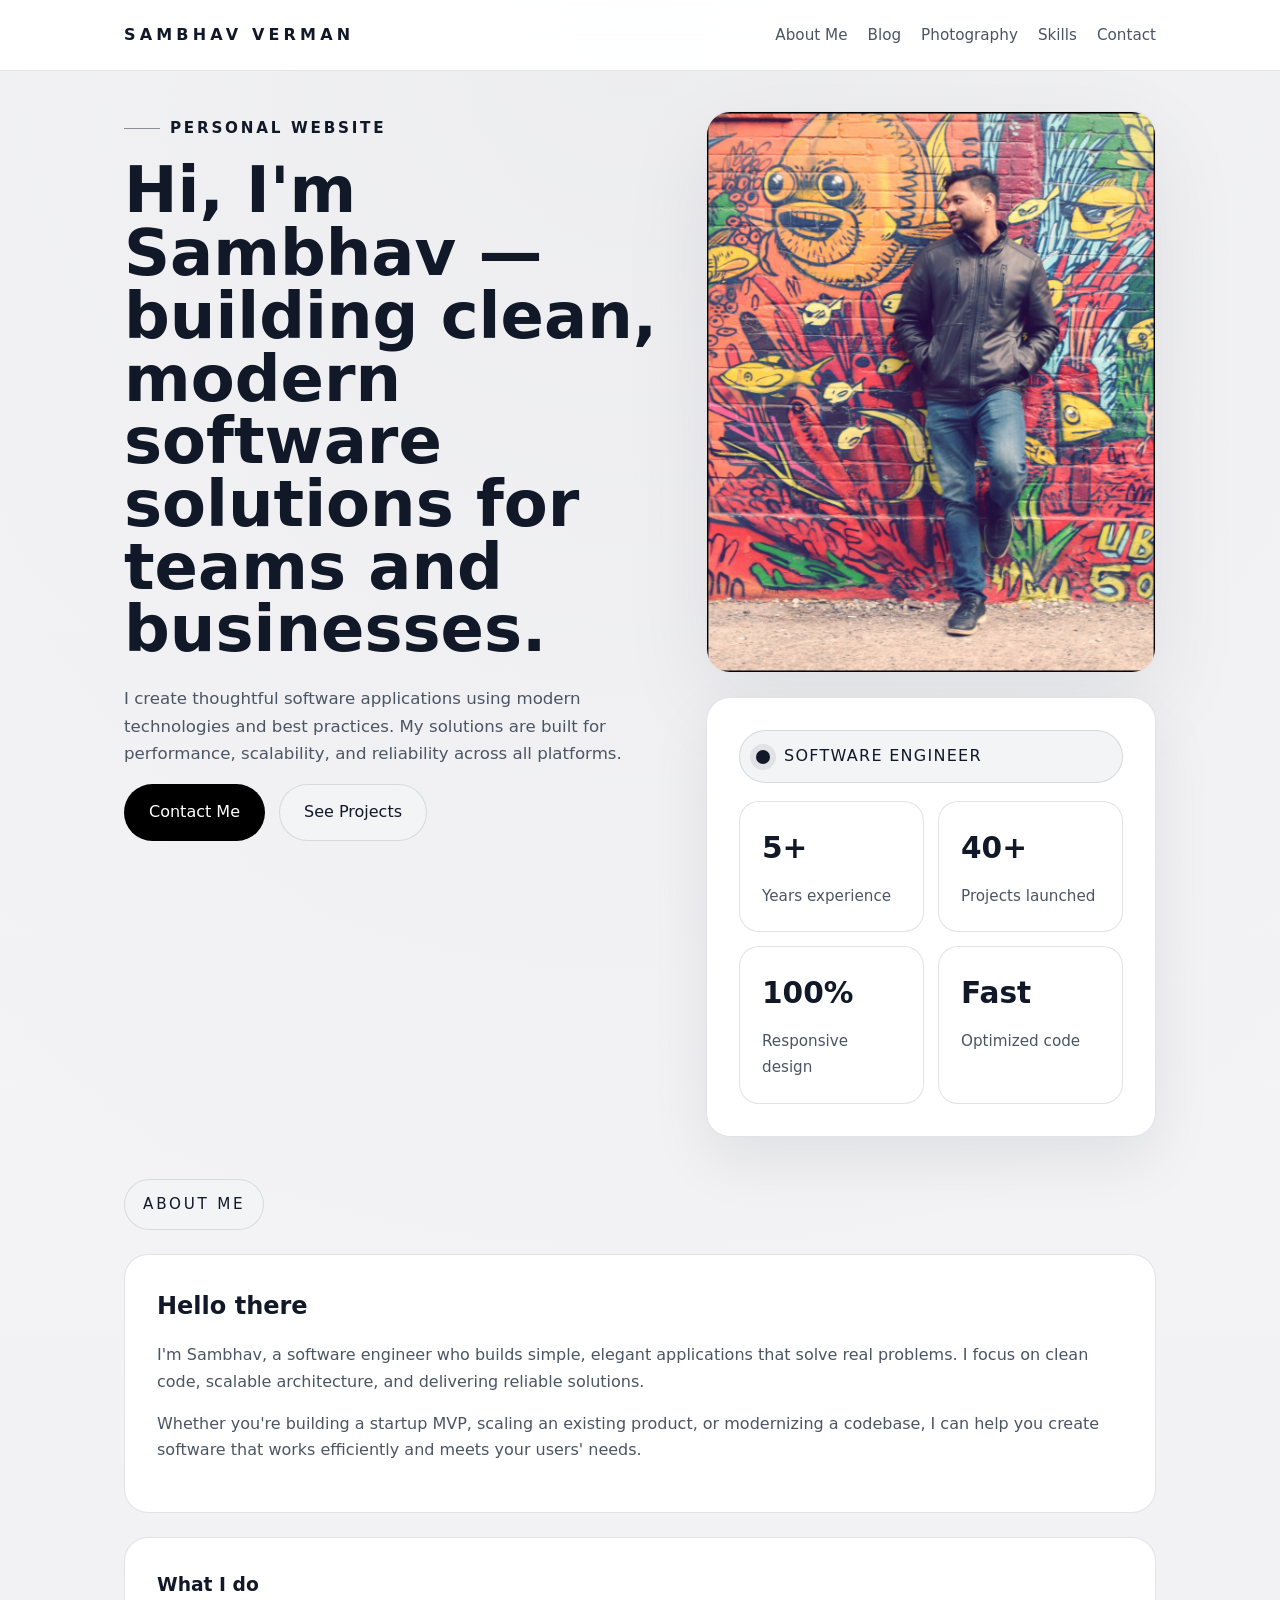
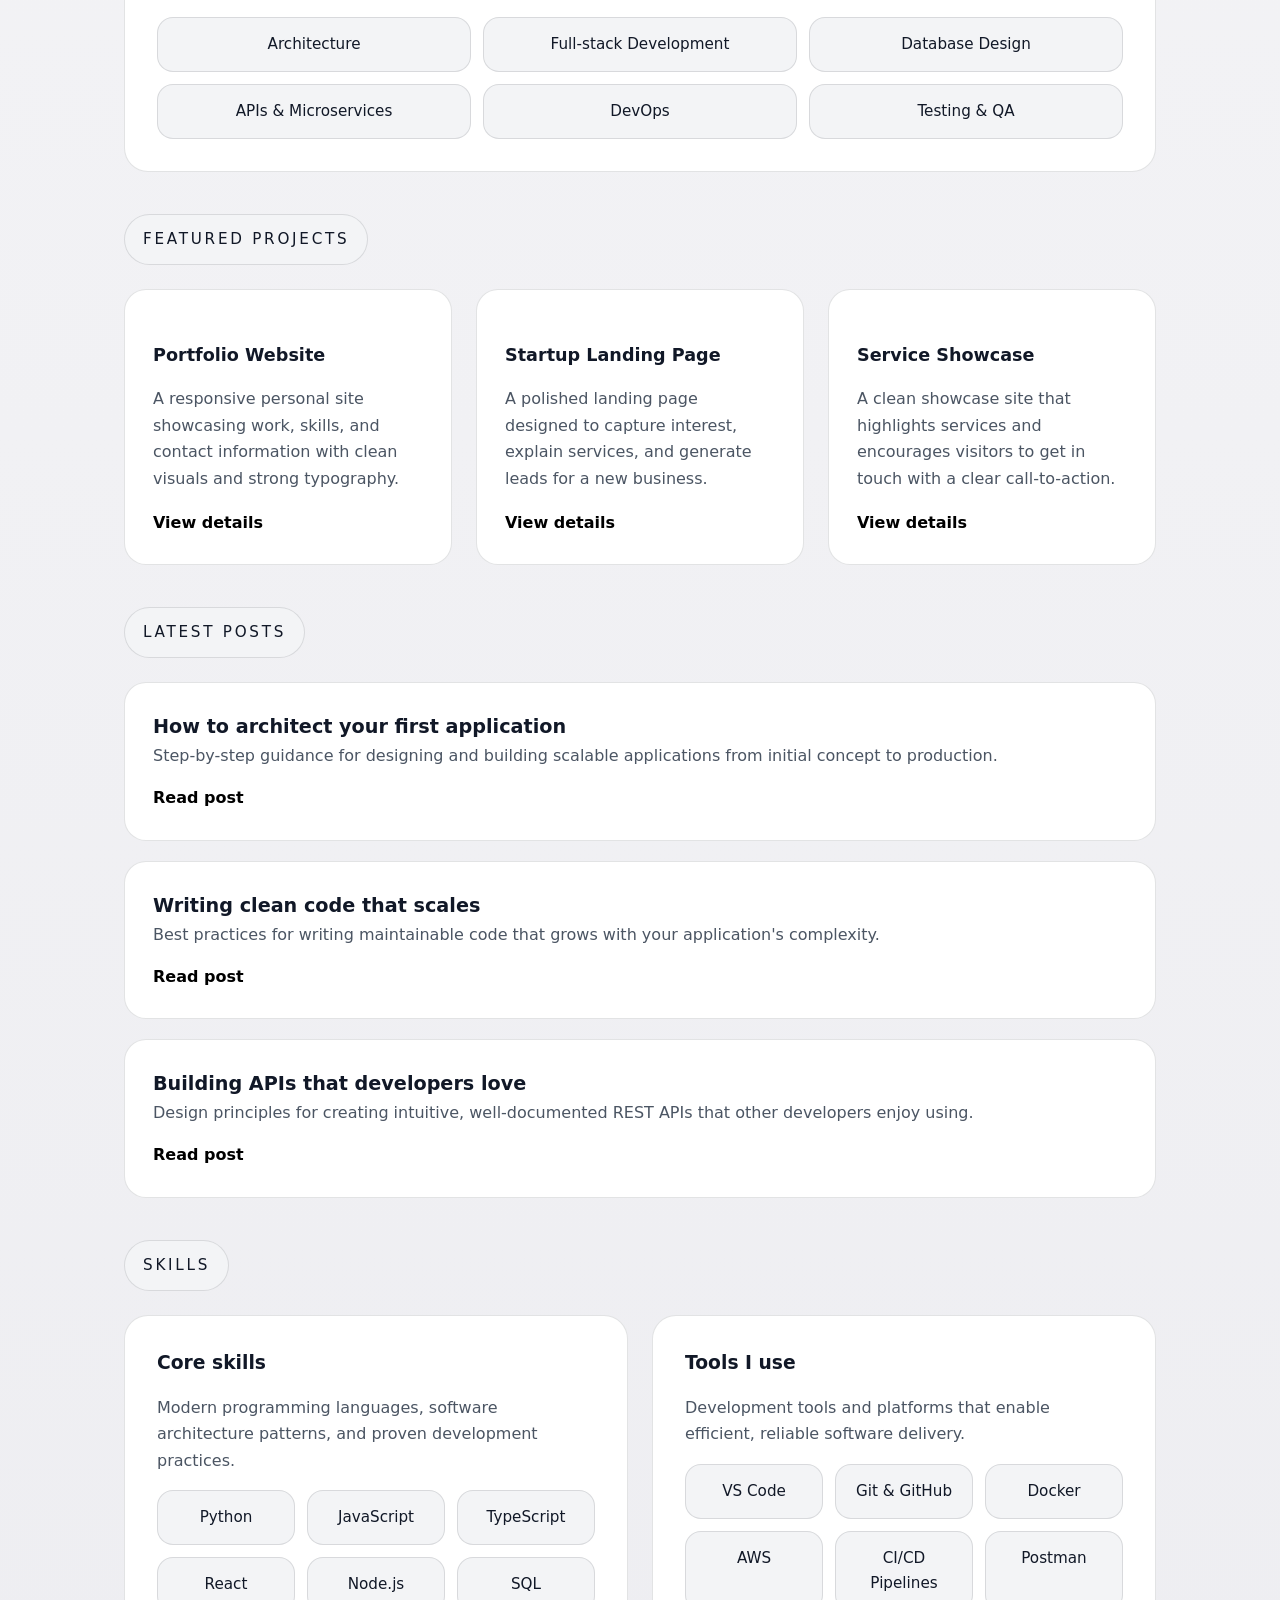
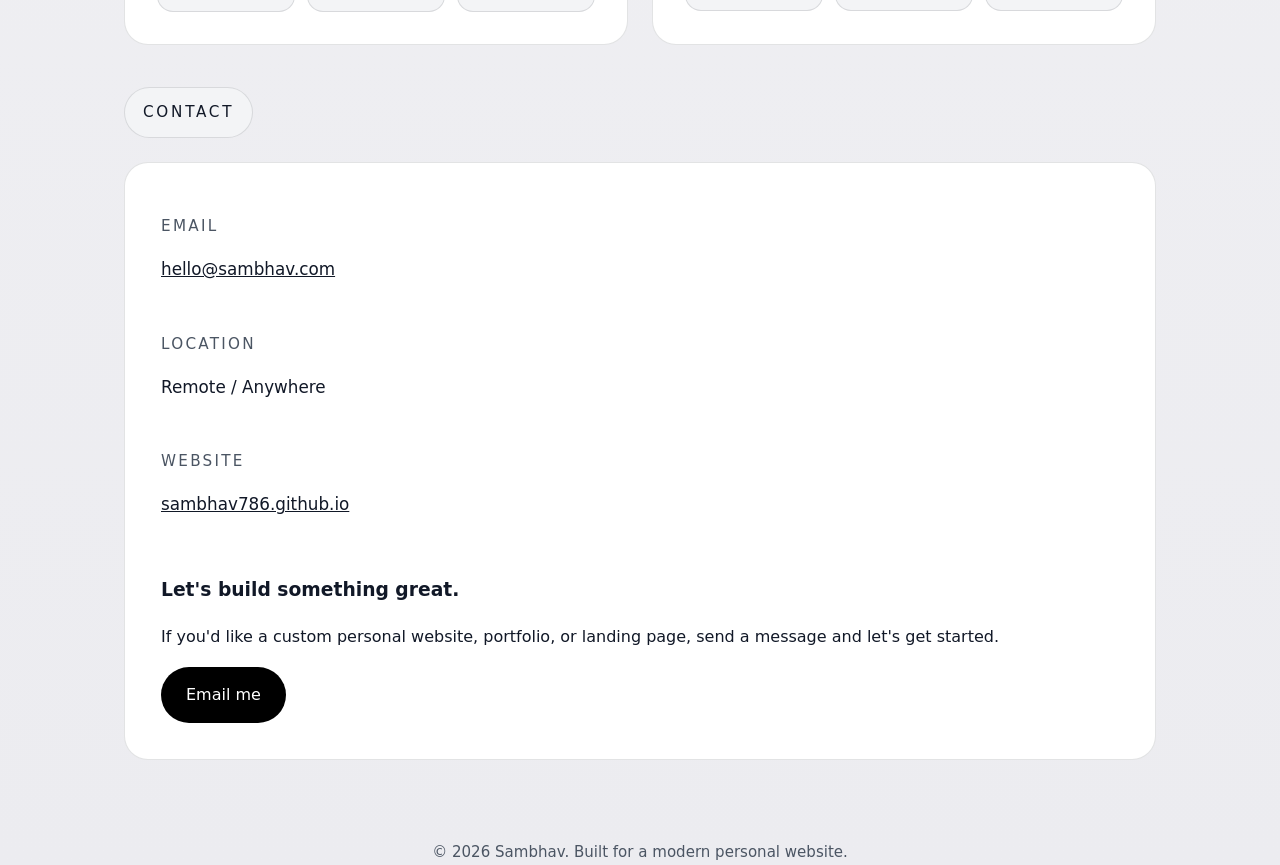
==== index.html @ 91e05813 "sambhav786io:Update main page, Add blog and photography" ====
<!DOCTYPE html>
<html lang="en">
<head>
  <meta charset="UTF-8" />
  <meta name="viewport" content="width=device-width, initial-scale=1.0" />
  <title>Sambhav | Software Engineer</title>
  <style>
    :root {
      --bg: #f5f5f7;
      --surface: #ffffff;
      --surface-soft: #f3f4f6;
      --text: #111827;
      --muted: #4b5563;
      --accent: #111827;
      --accent-strong: #000000;
      --border: rgba(17, 24, 39, 0.12);
      --radius: 24px;
      font-family: Inter, ui-sans-serif, system-ui, -apple-system, BlinkMacSystemFont, "Segoe UI", sans-serif;
    }

    * {
      box-sizing: border-box;
    }

    html {
      scroll-behavior: smooth;
    }

    body {
      margin: 0;
      min-height: 100vh;
      background: radial-gradient(circle at top, rgba(15, 23, 42, 0.04), transparent 32%),
        linear-gradient(180deg, #f6f6f8 0%, #ececf0 100%);
      color: var(--text);
      line-height: 1.65;
    }

    a {
      color: inherit;
    }

    button,
    a.button {
      font: inherit;
    }

    header {
      position: sticky;
      top: 0;
      z-index: 10;
      backdrop-filter: blur(14px);
      background: rgba(255, 255, 255, 0.95);
      border-bottom: 1px solid var(--border);
    }

    .topbar {
      max-width: 1080px;
      margin: 0 auto;
      padding: 22px 24px;
      display: flex;
      align-items: center;
      justify-content: space-between;
      gap: 16px;
    }

    .brand {
      font-size: 1rem;
      font-weight: 700;
      letter-spacing: 0.26em;
      text-transform: uppercase;
      color: var(--accent);
    }

    nav {
      display: flex;
      flex-wrap: wrap;
      gap: 20px;
    }

    nav a {
      color: var(--muted);
      text-decoration: none;
      transition: color 0.2s ease;
      font-size: 0.95rem;
    }

    nav a:hover,
    nav a:focus-visible {
      color: var(--text);
    }

    .page {
      max-width: 1080px;
      margin: 0 auto;
      padding: 40px 24px 80px;
      display: grid;
      gap: 42px;
    }

    .hero {
      display: grid;
      gap: 32px;
      align-items: start;
      grid-template-columns: 1.1fr 0.9fr;
    }

    .hero-copy {
      max-width: 640px;
    }

    .hero-aside {
      display: grid;
      gap: 24px;
    }

    .hero-photo {
      border-radius: var(--radius);
      overflow: hidden;
      background: var(--surface);
      border: 1px solid var(--border);
      box-shadow: 0 30px 90px rgba(17, 24, 39, 0.08);
    }

    .hero-photo img {
      width: 100%;
      height: auto;
      display: block;
    }

    .eyebrow {
      display: inline-flex;
      align-items: center;
      gap: 10px;
      color: var(--accent);
      font-size: 0.95rem;
      font-weight: 700;
      text-transform: uppercase;
      letter-spacing: 0.18em;
    }

    .eyebrow::before {
      content: "";
      width: 36px;
      height: 1px;
      background: currentColor;
      opacity: 0.45;
    }

    .hero-title {
      margin: 18px 0 24px;
      font-size: clamp(2.7rem, 5vw, 4.4rem);
      line-height: 0.98;
    }

    .hero-text {
      max-width: 620px;
      color: var(--muted);
      font-size: 1.04rem;
    }

    .blog-preview {
      display: grid;
      gap: 20px;
    }

    .blog-card {
      background: var(--surface);
      border: 1px solid var(--border);
      border-radius: 22px;
      padding: 28px;
      display: grid;
      gap: 16px;
    }

    .blog-card h4 {
      margin: 0;
      font-size: 1.2rem;
    }

    .blog-card p {
      margin: 0;
      color: var(--muted);
    }

    .blog-card a {
      color: var(--accent-strong);
      font-weight: 700;
      text-decoration: none;
    }

    .hero-actions {
      display: flex;
      flex-wrap: wrap;
      gap: 14px;
    }

    .button {
      display: inline-flex;
      align-items: center;
      justify-content: center;
      padding: 14px 24px;
      border-radius: 999px;
      border: 1px solid transparent;
      font-weight: 700;
      text-decoration: none;
      transition: transform 0.2s ease, background 0.2s ease, border-color 0.2s ease;
    }

    .button-primary {
      background: var(--accent-strong);
      color: #ffffff;
    }

    .button-secondary {
      border-color: var(--border);
      color: var(--text);
      background: var(--surface-soft);
    }

    .button:hover {
      transform: translateY(-1px);
    }

    .hero-panel {
      display: grid;
      gap: 18px;
      padding: 32px;
      border-radius: var(--radius);
      background: var(--surface);
      border: 1px solid var(--border);
      box-shadow: 0 24px 60px rgba(17, 24, 39, 0.08);
      backdrop-filter: blur(14px);
    }

    .profile-badge {
      display: inline-flex;
      align-items: center;
      gap: 14px;
      background: var(--surface-soft);
      padding: 12px 16px;
      border-radius: 999px;
      border: 1px solid var(--border);
    }

    .profile-dot {
      width: 14px;
      height: 14px;
      border-radius: 50%;
      background: var(--accent);
      box-shadow: 0 0 0 6px rgba(88, 184, 255, 0.1);
    }

    .profile-name {
      margin: 0;
      font-size: 1rem;
      letter-spacing: 0.08em;
      text-transform: uppercase;
      color: var(--text);
    }

    .stats {
      display: grid;
      gap: 14px;
      grid-template-columns: repeat(2, minmax(0, 1fr));
    }

    .stat-card {
      padding: 22px;
      border-radius: 20px;
      background: var(--surface);
      border: 1px solid var(--border);
    }

    .stat-card strong {
      display: block;
      font-size: 1.85rem;
      margin-bottom: 10px;
    }

    .stat-card span {
      color: var(--muted);
      font-size: 0.95rem;
    }

    .section {
      padding: 0 0 0;
    }

    .section-title {
      margin: 0 0 24px;
      display: inline-flex;
      align-items: center;
      padding: 12px 18px;
      font-size: 0.95rem;
      letter-spacing: 0.18em;
      text-transform: uppercase;
      color: var(--accent);
      border: 1px solid var(--border);
      border-radius: 999px;
      background: var(--surface-soft);
    }

    .section-grid {
      display: grid;
      gap: 24px;
    }

    .card {
      background: var(--surface);
      border: 1px solid var(--border);
      border-radius: var(--radius);
      padding: 32px;
    }

    .card h2,
    .card h3,
    .card h4 {
      margin: 0 0 16px;
    }

    .card p {
      margin: 0 0 16px;
      color: var(--muted);
    }

    .grid-2 {
      display: grid;
      gap: 24px;
      grid-template-columns: repeat(2, minmax(0, 1fr));
    }

    .badges {
      display: grid;
      gap: 12px;
      grid-template-columns: repeat(3, minmax(0, 1fr));
    }

    .badge {
      padding: 14px 16px;
      border-radius: 16px;
      background: var(--surface-soft);
      border: 1px solid var(--border);
      text-align: center;
      color: var(--text);
      font-size: 0.95rem;
    }

    .profile-dot {
      width: 14px;
      height: 14px;
      border-radius: 50%;
      background: #111827;
      box-shadow: 0 0 0 6px rgba(17, 24, 39, 0.08);
    }

    .portfolio-grid {
      display: grid;
      gap: 24px;
      grid-template-columns: repeat(3, minmax(0, 1fr));
    }

    .project-card {
      background: var(--surface);
      border: 1px solid var(--border);
      border-radius: 22px;
      padding: 28px;
      display: flex;
      flex-direction: column;
      justify-content: space-between;
      min-height: 220px;
    }

    .project-card h4 {
      margin-bottom: 14px;
      font-size: 1.1rem;
    }

    .project-card p {
      margin-bottom: 18px;
      color: var(--muted);
      flex-grow: 1;
    }

    .project-card a {
      color: var(--accent-strong);
      font-weight: 700;
      text-decoration: none;
    }

    .contact-card {
      display: grid;
      gap: 20px;
      padding: 36px;
      background: var(--surface);
      border: 1px solid var(--border);
      border-radius: var(--radius);
    }

    .contact-grid {
      display: grid;
      gap: 24px;
      grid-template-columns: 1.2fr 0.8fr;
    }

    .contact-info {
      display: grid;
      gap: 16px;
    }

    .contact-label {
      color: var(--muted);
      font-size: 0.95rem;
      text-transform: uppercase;
      letter-spacing: 0.15em;
    }

    .contact-value {
      color: var(--text);
      font-size: 1.05rem;
      word-break: break-word;
    }

    footer {
      text-align: center;
      color: var(--muted);
      font-size: 0.94rem;
    }

    @media (max-width: 920px) {
      .hero,
      .contact-grid,
      .grid-2,
      .portfolio-grid {
        grid-template-columns: 1fr;
      }

      .topbar {
        flex-direction: column;
        align-items: flex-start;
      }
    }

    @media (max-width: 640px) {
      .page {
        padding: 28px 18px 64px;
      }

      .hero {
        padding-top: 12px;
      }

      .hero-title {
        font-size: clamp(2.2rem, 9vw, 3rem);
      }

      .badges {
        grid-template-columns: repeat(2, minmax(0, 1fr));
      }
    }
  </style>
</head>
<body>
  <header>
    <div class="topbar">
      <div class="brand">SAMBHAV VERMAN</div>
      <nav>
        <a href="#about">About Me</a>
        <a href="blog.html">Blog</a>
        <a href="photography.html">Photography</a>
        <a href="#skills">Skills</a>
        <a href="#contact">Contact</a>
      </nav>
    </div>
  </header>

  <main class="page">
    <section class="hero">
      <div class="hero-copy">
        <span class="eyebrow">Personal Website</span>
        <h1 class="hero-title">Hi, I'm Sambhav — building clean, modern software solutions for teams and businesses.</h1>
        <p class="hero-text">I create thoughtful software applications using modern technologies and best practices. My solutions are built for performance, scalability, and reliability across all platforms.</p>
        <div class="hero-actions">
          <a class="button button-primary" href="#contact">Contact Me</a>
          <a class="button button-secondary" href="#work">See Projects</a>
        </div>
      </div>

      <aside class="hero-aside">
        <div class="hero-photo">
          <img src="images/IMG_0054.JPG" alt="Sambhav profile portrait">
        </div>
        <div class="hero-panel">
          <div class="profile-badge">
            <span class="profile-dot"></span>
            <p class="profile-name">Software Engineer</p>
          </div>
          <div class="stats">
            <div class="stat-card">
              <strong>5+</strong>
              <span>Years experience</span>
            </div>
            <div class="stat-card">
              <strong>40+</strong>
              <span>Projects launched</span>
            </div>
            <div class="stat-card">
              <strong>100%</strong>
              <span>Responsive design</span>
            </div>
            <div class="stat-card">
              <strong>Fast</strong>
              <span>Optimized code</span>
            </div>
          </div>
        </div>
      </aside>
    </section>

    <section id="about" class="section">
      <p class="section-title">About Me</p>
      <div class="section-grid">
        <div class="card">
          <h2>Hello there</h2>
          <p>I'm Sambhav, a software engineer who builds simple, elegant applications that solve real problems. I focus on clean code, scalable architecture, and delivering reliable solutions.</p>
          <p>Whether you're building a startup MVP, scaling an existing product, or modernizing a codebase, I can help you create software that works efficiently and meets your users' needs.</p>
        </div>
        <div class="card">
          <h3>What I do</h3>
          <div class="badges">
            <span class="badge">Architecture</span>
            <span class="badge">Full-stack Development</span>
            <span class="badge">Database Design</span>
            <span class="badge">APIs &amp; Microservices</span>
            <span class="badge">DevOps</span>
            <span class="badge">Testing &amp; QA</span>
          </div>
        </div>
      </div>
    </section>

    <section id="work" class="section">
      <p class="section-title">Featured projects</p>
      <div class="portfolio-grid">
        <article class="project-card">
          <div>
            <h4>Portfolio Website</h4>
            <p>A responsive personal site showcasing work, skills, and contact information with clean visuals and strong typography.</p>
          </div>
          <a href="#contact">View details</a>
        </article>
        <article class="project-card">
          <div>
            <h4>Startup Landing Page</h4>
            <p>A polished landing page designed to capture interest, explain services, and generate leads for a new business.</p>
          </div>
          <a href="#contact">View details</a>
        </article>
        <article class="project-card">
          <div>
            <h4>Service Showcase</h4>
            <p>A clean showcase site that highlights services and encourages visitors to get in touch with a clear call-to-action.</p>
          </div>
          <a href="#contact">View details</a>
        </article>
      </div>
    </section>

    <section id="blog" class="section">
      <p class="section-title">Latest posts</p>
      <div class="blog-preview">
        <article class="blog-card">
          <div>
            <h4>How to architect your first application</h4>
            <p>Step-by-step guidance for designing and building scalable applications from initial concept to production.</p>
          </div>
          <a href="blog.html">Read post</a>
        </article>
        <article class="blog-card">
          <div>
            <h4>Writing clean code that scales</h4>
            <p>Best practices for writing maintainable code that grows with your application's complexity.</p>
          </div>
          <a href="blog.html">Read post</a>
        </article>
        <article class="blog-card">
          <div>
            <h4>Building APIs that developers love</h4>
            <p>Design principles for creating intuitive, well-documented REST APIs that other developers enjoy using.</p>
          </div>
          <a href="blog.html">Read post</a>
        </article>
      </div>
    </section>

    <section id="skills" class="section">
      <p class="section-title">Skills</p>
      <div class="grid-2">
        <div class="card">
          <h3>Core skills</h3>
          <p>Modern programming languages, software architecture patterns, and proven development practices.</p>
          <div class="badges">
            <span class="badge">Python</span>
            <span class="badge">JavaScript</span>
            <span class="badge">TypeScript</span>
            <span class="badge">React</span>
            <span class="badge">Node.js</span>
            <span class="badge">SQL</span>
          </div>
        </div>
        <div class="card">
          <h3>Tools I use</h3>
          <p>Development tools and platforms that enable efficient, reliable software delivery.</p>
          <div class="badges">
            <span class="badge">VS Code</span>
            <span class="badge">Git &amp; GitHub</span>
            <span class="badge">Docker</span>
            <span class="badge">AWS</span>
            <span class="badge">CI/CD Pipelines</span>
            <span class="badge">Postman</span>
          </div>
        </div>
      </div>
    </section>

    <section id="contact" class="section">
      <p class="section-title">Contact</p>
      <div class="contact-card">
        <div class="contact-info">
          <div>
            <p class="contact-label">Email</p>
            <p class="contact-value"><a href="mailto:hello@sambhav.com">hello@sambhav.com</a></p>
          </div>
          <div>
            <p class="contact-label">Location</p>
            <p class="contact-value">Remote / Anywhere</p>
          </div>
          <div>
            <p class="contact-label">Website</p>
            <p class="contact-value"><a href="https://sambhav786.github.io">sambhav786.github.io</a></p>
          </div>
        </div>
        <div>
          <h3>Let's build something great.</h3>
          <p>If you'd like a custom personal website, portfolio, or landing page, send a message and let's get started.</p>
          <a class="button button-primary" href="mailto:hello@sambhav.com">Email me</a>
        </div>
      </div>
    </section>
  </main>

  <footer>
    © 2026 Sambhav. Built for a modern personal website.
  </footer>
</body>
</html>
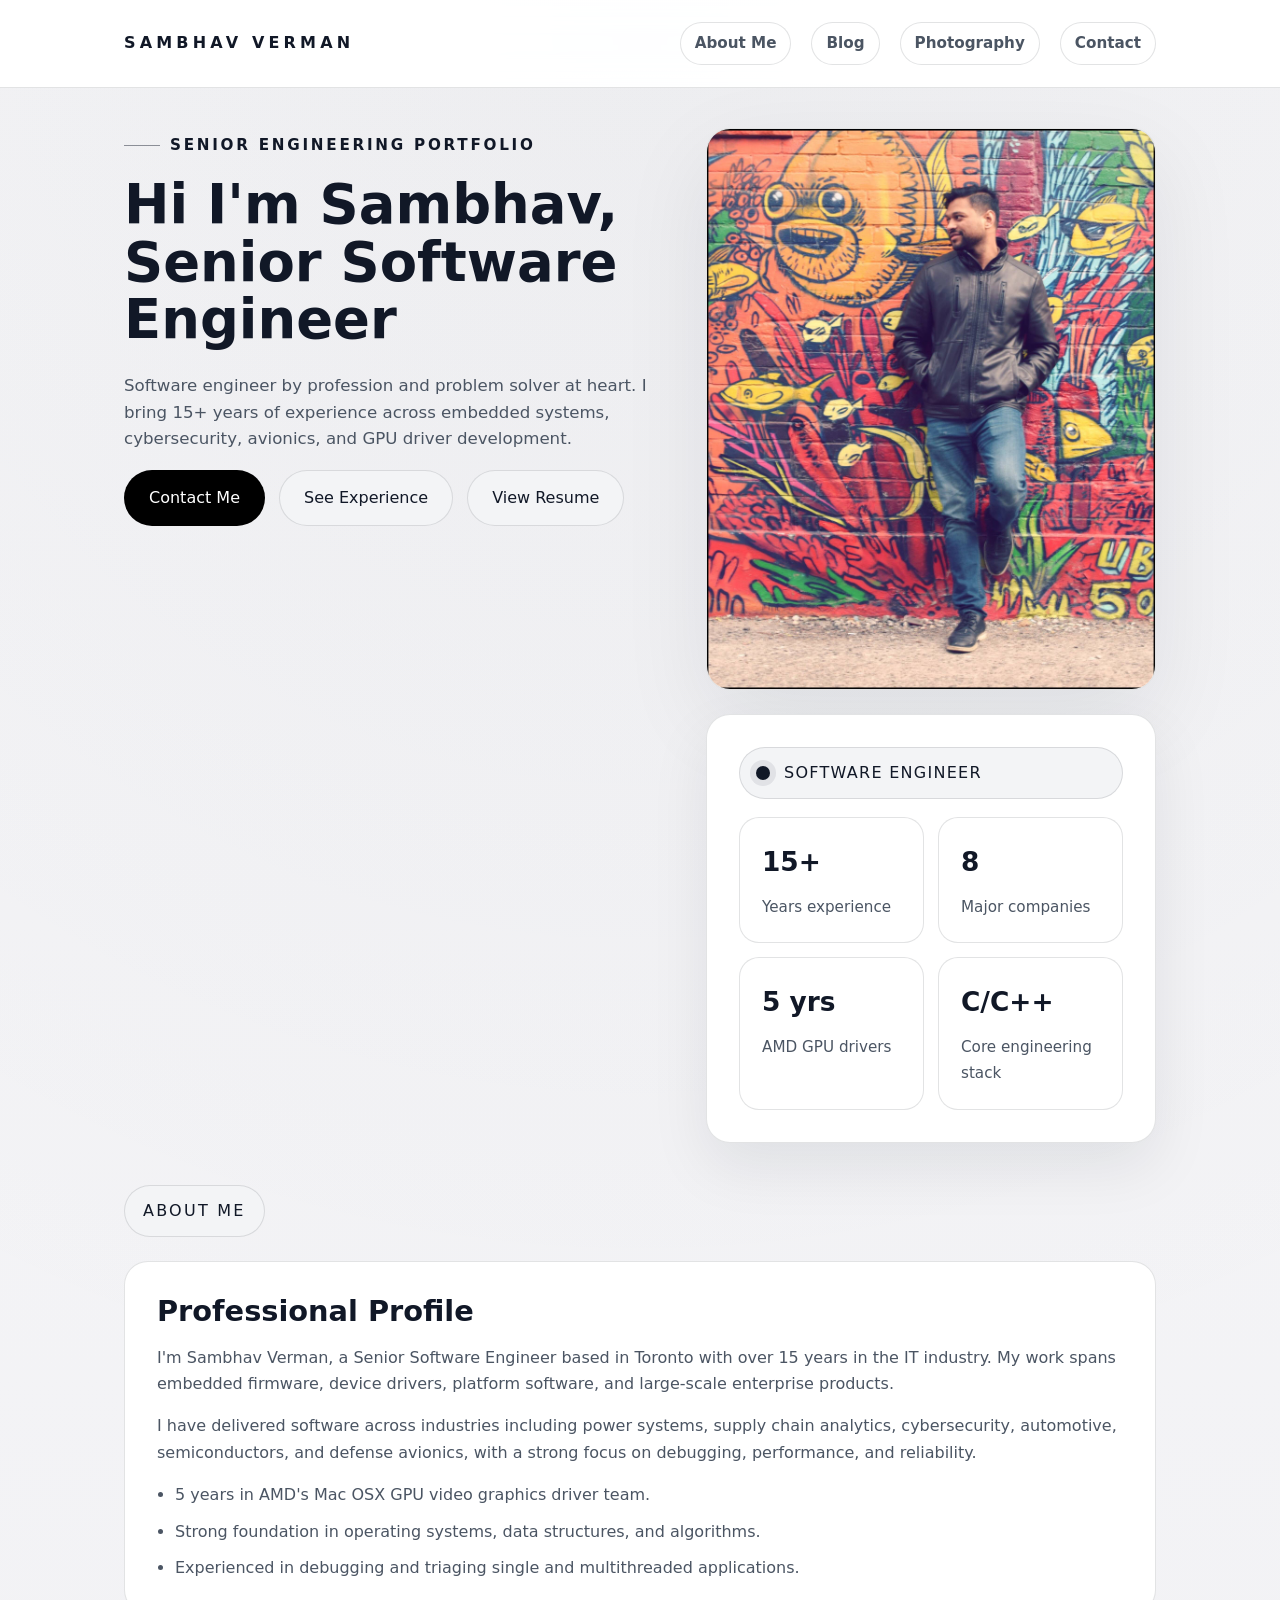
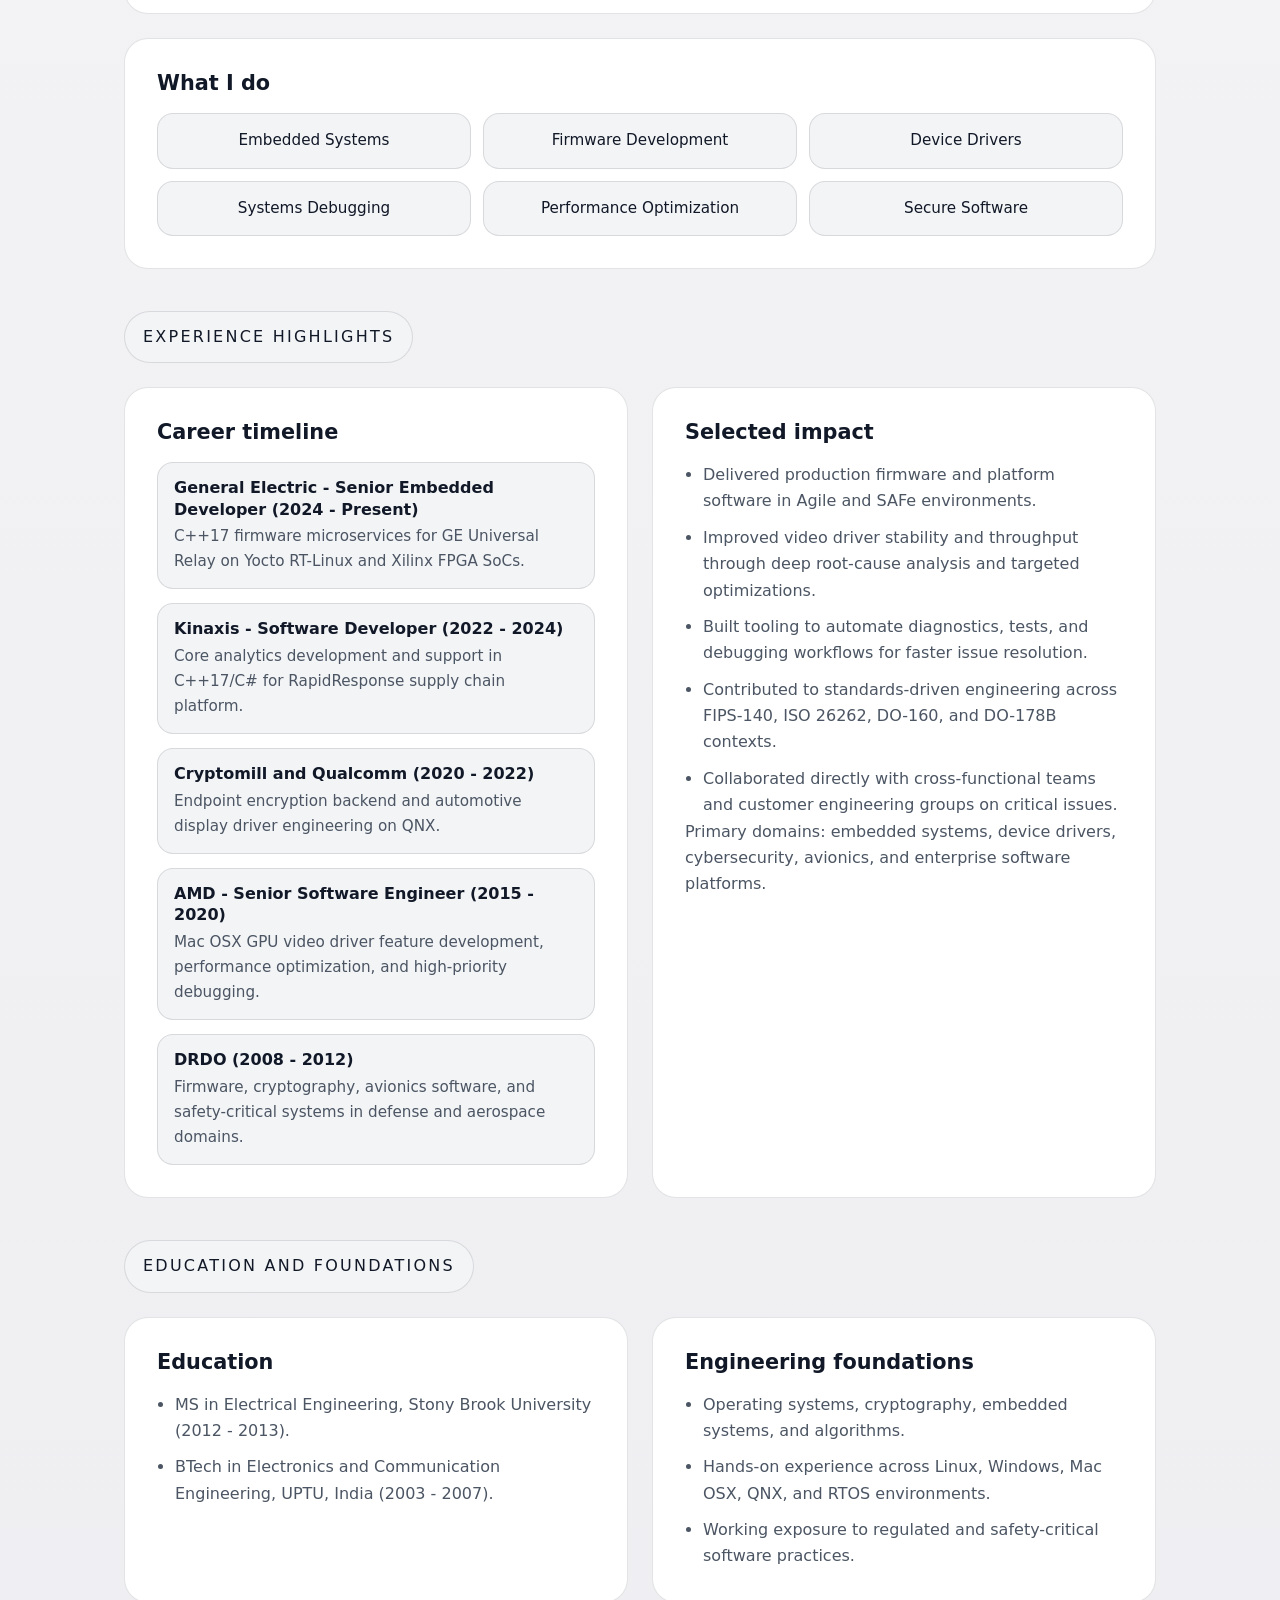
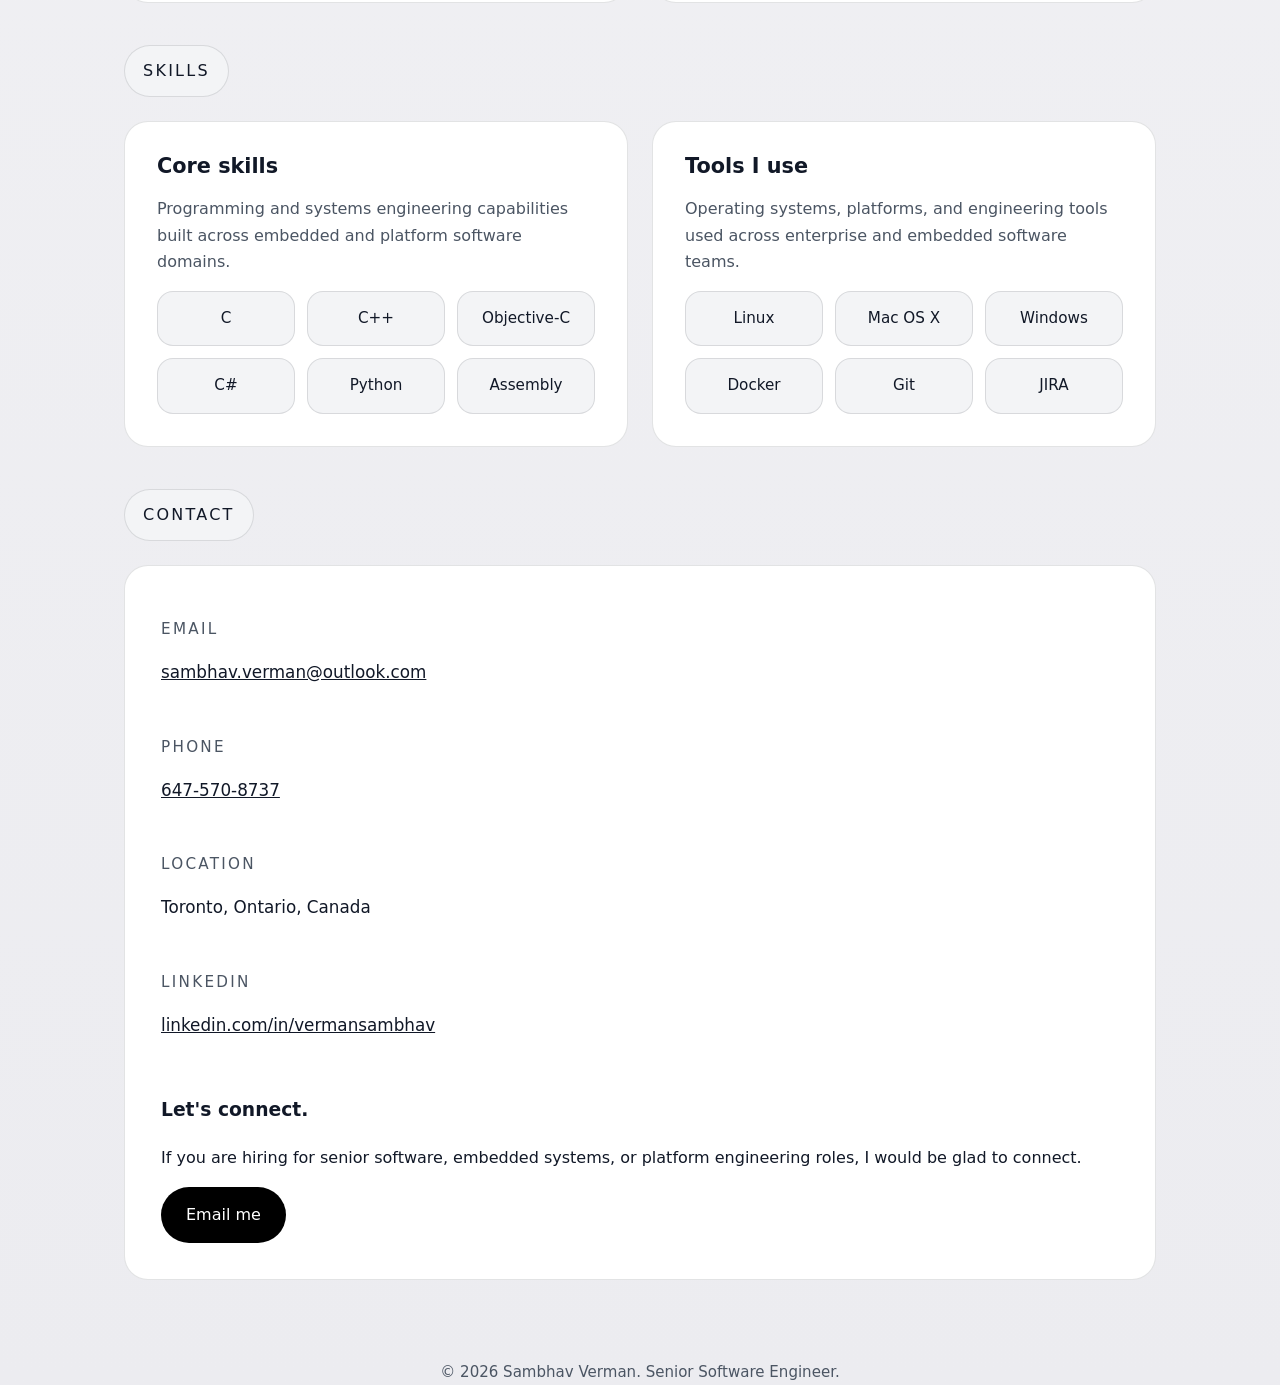
==== commit 9a1d16a0: "sambhav786io: add resume" ====
--- a/index.html
+++ b/index.html
@@ -80,13 +80,20 @@
     nav a {
       color: var(--muted);
       text-decoration: none;
-      transition: color 0.2s ease;
+      transition: color 0.2s ease, background 0.2s ease, border-color 0.2s ease;
       font-size: 0.95rem;
+      font-weight: 700;
+      padding: 8px 14px;
+      border: 1px solid var(--border);
+      border-radius: 999px;
+      background: rgba(255, 255, 255, 0.85);
     }
 
     nav a:hover,
     nav a:focus-visible {
       color: var(--text);
+      background: var(--surface-soft);
+      border-color: rgba(17, 24, 39, 0.22);
     }
 
     .page {
@@ -148,44 +155,15 @@
 
     .hero-title {
       margin: 18px 0 24px;
-      font-size: clamp(2.7rem, 5vw, 4.4rem);
-      line-height: 0.98;
+      font-size: clamp(2.2rem, 4.4vw, 3.4rem);
+      line-height: 1.06;
     }
 
     .hero-text {
       max-width: 620px;
       color: var(--muted);
-      font-size: 1.04rem;
-    }
-
-    .blog-preview {
-      display: grid;
-      gap: 20px;
-    }
-
-    .blog-card {
-      background: var(--surface);
-      border: 1px solid var(--border);
-      border-radius: 22px;
-      padding: 28px;
-      display: grid;
-      gap: 16px;
-    }
-
-    .blog-card h4 {
-      margin: 0;
-      font-size: 1.2rem;
-    }
-
-    .blog-card p {
-      margin: 0;
-      color: var(--muted);
-    }
-
-    .blog-card a {
-      color: var(--accent-strong);
-      font-weight: 700;
-      text-decoration: none;
+      font-size: clamp(1.02rem, 1.3vw, 1.18rem);
+      line-height: 1.6;
     }
 
     .hero-actions {
@@ -273,7 +251,7 @@
 
     .stat-card strong {
       display: block;
-      font-size: 1.85rem;
+      font-size: 1.65rem;
       margin-bottom: 10px;
     }
 
@@ -291,8 +269,8 @@
       display: inline-flex;
       align-items: center;
       padding: 12px 18px;
-      font-size: 0.95rem;
-      letter-spacing: 0.18em;
+      font-size: 1rem;
+      letter-spacing: 0.14em;
       text-transform: uppercase;
       color: var(--accent);
       border: 1px solid var(--border);
@@ -318,8 +296,55 @@
       margin: 0 0 16px;
     }
 
+    .card h2 {
+      font-size: 1.8rem;
+      line-height: 1.2;
+    }
+
+    .card h3 {
+      font-size: 1.3rem;
+      line-height: 1.25;
+    }
+
+    .card h4 {
+      font-size: 1.12rem;
+      line-height: 1.3;
+    }
+
     .card p {
       margin: 0 0 16px;
+      color: var(--muted);
+    }
+
+    .list-clean {
+      margin: 0;
+      padding-left: 18px;
+      color: var(--muted);
+      display: grid;
+      gap: 10px;
+    }
+
+    .timeline {
+      display: grid;
+      gap: 14px;
+    }
+
+    .timeline-item {
+      padding: 14px 16px;
+      border-radius: 16px;
+      border: 1px solid var(--border);
+      background: var(--surface-soft);
+    }
+
+    .timeline-item h4 {
+      margin: 0 0 4px;
+      font-size: 1rem;
+      line-height: 1.35;
+    }
+
+    .timeline-item p {
+      margin: 0;
+      font-size: 0.95rem;
       color: var(--muted);
     }
 
@@ -450,7 +475,7 @@
       }
 
       .hero-title {
-        font-size: clamp(2.2rem, 9vw, 3rem);
+        font-size: clamp(1.9rem, 8vw, 2.5rem);
       }
 
       .badges {
@@ -467,7 +492,6 @@
         <a href="#about">About Me</a>
         <a href="blog.html">Blog</a>
         <a href="photography.html">Photography</a>
-        <a href="#skills">Skills</a>
         <a href="#contact">Contact</a>
       </nav>
     </div>
@@ -476,12 +500,13 @@
   <main class="page">
     <section class="hero">
       <div class="hero-copy">
-        <span class="eyebrow">Personal Website</span>
-        <h1 class="hero-title">Hi, I'm Sambhav — building clean, modern software solutions for teams and businesses.</h1>
-        <p class="hero-text">I create thoughtful software applications using modern technologies and best practices. My solutions are built for performance, scalability, and reliability across all platforms.</p>
+        <span class="eyebrow">Senior Engineering Portfolio</span>
+        <h1 class="hero-title">Hi I'm Sambhav,<br>Senior Software Engineer</h1>
+        <p class="hero-text">Software engineer by profession and problem solver at heart. I bring 15+ years of experience across embedded systems, cybersecurity, avionics, and GPU driver development.</p>
         <div class="hero-actions">
           <a class="button button-primary" href="#contact">Contact Me</a>
-          <a class="button button-secondary" href="#work">See Projects</a>
+          <a class="button button-secondary" href="#work">See Experience</a>
+          <a class="button button-secondary" href="assets/ResumeSambhavVerman.pdf" target="_blank" rel="noopener">View Resume</a>
         </div>
       </div>
 
@@ -496,20 +521,20 @@
           </div>
           <div class="stats">
             <div class="stat-card">
-              <strong>5+</strong>
+              <strong>15+</strong>
               <span>Years experience</span>
             </div>
             <div class="stat-card">
-              <strong>40+</strong>
-              <span>Projects launched</span>
+              <strong>8</strong>
+              <span>Major companies</span>
             </div>
             <div class="stat-card">
-              <strong>100%</strong>
-              <span>Responsive design</span>
+              <strong>5 yrs</strong>
+              <span>AMD GPU drivers</span>
             </div>
             <div class="stat-card">
-              <strong>Fast</strong>
-              <span>Optimized code</span>
+              <strong>C/C++</strong>
+              <span>Core engineering stack</span>
             </div>
           </div>
         </div>
@@ -520,75 +545,89 @@
       <p class="section-title">About Me</p>
       <div class="section-grid">
         <div class="card">
-          <h2>Hello there</h2>
-          <p>I'm Sambhav, a software engineer who builds simple, elegant applications that solve real problems. I focus on clean code, scalable architecture, and delivering reliable solutions.</p>
-          <p>Whether you're building a startup MVP, scaling an existing product, or modernizing a codebase, I can help you create software that works efficiently and meets your users' needs.</p>
+          <h2>Professional Profile</h2>
+          <p>I'm Sambhav Verman, a Senior Software Engineer based in Toronto with over 15 years in the IT industry. My work spans embedded firmware, device drivers, platform software, and large-scale enterprise products.</p>
+          <p>I have delivered software across industries including power systems, supply chain analytics, cybersecurity, automotive, semiconductors, and defense avionics, with a strong focus on debugging, performance, and reliability.</p>
+          <ul class="list-clean">
+            <li>5 years in AMD's Mac OSX GPU video graphics driver team.</li>
+            <li>Strong foundation in operating systems, data structures, and algorithms.</li>
+            <li>Experienced in debugging and triaging single and multithreaded applications.</li>
+          </ul>
         </div>
         <div class="card">
           <h3>What I do</h3>
           <div class="badges">
-            <span class="badge">Architecture</span>
-            <span class="badge">Full-stack Development</span>
-            <span class="badge">Database Design</span>
-            <span class="badge">APIs &amp; Microservices</span>
-            <span class="badge">DevOps</span>
-            <span class="badge">Testing &amp; QA</span>
+            <span class="badge">Embedded Systems</span>
+            <span class="badge">Firmware Development</span>
+            <span class="badge">Device Drivers</span>
+            <span class="badge">Systems Debugging</span>
+            <span class="badge">Performance Optimization</span>
+            <span class="badge">Secure Software</span>
           </div>
         </div>
       </div>
     </section>
 
     <section id="work" class="section">
-      <p class="section-title">Featured projects</p>
-      <div class="portfolio-grid">
-        <article class="project-card">
-          <div>
-            <h4>Portfolio Website</h4>
-            <p>A responsive personal site showcasing work, skills, and contact information with clean visuals and strong typography.</p>
-          </div>
-          <a href="#contact">View details</a>
-        </article>
-        <article class="project-card">
-          <div>
-            <h4>Startup Landing Page</h4>
-            <p>A polished landing page designed to capture interest, explain services, and generate leads for a new business.</p>
-          </div>
-          <a href="#contact">View details</a>
-        </article>
-        <article class="project-card">
-          <div>
-            <h4>Service Showcase</h4>
-            <p>A clean showcase site that highlights services and encourages visitors to get in touch with a clear call-to-action.</p>
-          </div>
-          <a href="#contact">View details</a>
-        </article>
+      <p class="section-title">Experience Highlights</p>
+      <div class="grid-2">
+        <div class="card">
+          <h3>Career timeline</h3>
+          <div class="timeline">
+            <div class="timeline-item">
+              <h4>General Electric - Senior Embedded Developer (2024 - Present)</h4>
+              <p>C++17 firmware microservices for GE Universal Relay on Yocto RT-Linux and Xilinx FPGA SoCs.</p>
+            </div>
+            <div class="timeline-item">
+              <h4>Kinaxis - Software Developer (2022 - 2024)</h4>
+              <p>Core analytics development and support in C++17/C# for RapidResponse supply chain platform.</p>
+            </div>
+            <div class="timeline-item">
+              <h4>Cryptomill and Qualcomm (2020 - 2022)</h4>
+              <p>Endpoint encryption backend and automotive display driver engineering on QNX.</p>
+            </div>
+            <div class="timeline-item">
+              <h4>AMD - Senior Software Engineer (2015 - 2020)</h4>
+              <p>Mac OSX GPU video driver feature development, performance optimization, and high-priority debugging.</p>
+            </div>
+            <div class="timeline-item">
+              <h4>DRDO (2008 - 2012)</h4>
+              <p>Firmware, cryptography, avionics software, and safety-critical systems in defense and aerospace domains.</p>
+            </div>
+          </div>
+        </div>
+        <div class="card">
+          <h3>Selected impact</h3>
+          <ul class="list-clean">
+            <li>Delivered production firmware and platform software in Agile and SAFe environments.</li>
+            <li>Improved video driver stability and throughput through deep root-cause analysis and targeted optimizations.</li>
+            <li>Built tooling to automate diagnostics, tests, and debugging workflows for faster issue resolution.</li>
+            <li>Contributed to standards-driven engineering across FIPS-140, ISO 26262, DO-160, and DO-178B contexts.</li>
+            <li>Collaborated directly with cross-functional teams and customer engineering groups on critical issues.</li>
+          </ul>
+          <p>Primary domains: embedded systems, device drivers, cybersecurity, avionics, and enterprise software platforms.</p>
+        </div>
       </div>
     </section>
 
-    <section id="blog" class="section">
-      <p class="section-title">Latest posts</p>
-      <div class="blog-preview">
-        <article class="blog-card">
-          <div>
-            <h4>How to architect your first application</h4>
-            <p>Step-by-step guidance for designing and building scalable applications from initial concept to production.</p>
-          </div>
-          <a href="blog.html">Read post</a>
-        </article>
-        <article class="blog-card">
-          <div>
-            <h4>Writing clean code that scales</h4>
-            <p>Best practices for writing maintainable code that grows with your application's complexity.</p>
-          </div>
-          <a href="blog.html">Read post</a>
-        </article>
-        <article class="blog-card">
-          <div>
-            <h4>Building APIs that developers love</h4>
-            <p>Design principles for creating intuitive, well-documented REST APIs that other developers enjoy using.</p>
-          </div>
-          <a href="blog.html">Read post</a>
-        </article>
+    <section id="education" class="section">
+      <p class="section-title">Education and Foundations</p>
+      <div class="grid-2">
+        <div class="card">
+          <h3>Education</h3>
+          <ul class="list-clean">
+            <li>MS in Electrical Engineering, Stony Brook University (2012 - 2013).</li>
+            <li>BTech in Electronics and Communication Engineering, UPTU, India (2003 - 2007).</li>
+          </ul>
+        </div>
+        <div class="card">
+          <h3>Engineering foundations</h3>
+          <ul class="list-clean">
+            <li>Operating systems, cryptography, embedded systems, and algorithms.</li>
+            <li>Hands-on experience across Linux, Windows, Mac OSX, QNX, and RTOS environments.</li>
+            <li>Working exposure to regulated and safety-critical software practices.</li>
+          </ul>
+        </div>
       </div>
     </section>
 
@@ -597,26 +636,26 @@
       <div class="grid-2">
         <div class="card">
           <h3>Core skills</h3>
-          <p>Modern programming languages, software architecture patterns, and proven development practices.</p>
+          <p>Programming and systems engineering capabilities built across embedded and platform software domains.</p>
           <div class="badges">
+            <span class="badge">C</span>
+            <span class="badge">C++</span>
+            <span class="badge">Objective-C</span>
+            <span class="badge">C#</span>
             <span class="badge">Python</span>
-            <span class="badge">JavaScript</span>
-            <span class="badge">TypeScript</span>
-            <span class="badge">React</span>
-            <span class="badge">Node.js</span>
-            <span class="badge">SQL</span>
+            <span class="badge">Assembly</span>
           </div>
         </div>
         <div class="card">
           <h3>Tools I use</h3>
-          <p>Development tools and platforms that enable efficient, reliable software delivery.</p>
+          <p>Operating systems, platforms, and engineering tools used across enterprise and embedded software teams.</p>
           <div class="badges">
-            <span class="badge">VS Code</span>
-            <span class="badge">Git &amp; GitHub</span>
+            <span class="badge">Linux</span>
+            <span class="badge">Mac OS X</span>
+            <span class="badge">Windows</span>
             <span class="badge">Docker</span>
-            <span class="badge">AWS</span>
-            <span class="badge">CI/CD Pipelines</span>
-            <span class="badge">Postman</span>
+            <span class="badge">Git</span>
+            <span class="badge">JIRA</span>
           </div>
         </div>
       </div>
@@ -628,28 +667,32 @@
         <div class="contact-info">
           <div>
             <p class="contact-label">Email</p>
-            <p class="contact-value"><a href="mailto:hello@sambhav.com">hello@sambhav.com</a></p>
+            <p class="contact-value"><a href="mailto:sambhav.verman@outlook.com">sambhav.verman@outlook.com</a></p>
+          </div>
+          <div>
+            <p class="contact-label">Phone</p>
+            <p class="contact-value"><a href="tel:+16475708737">647-570-8737</a></p>
           </div>
           <div>
             <p class="contact-label">Location</p>
-            <p class="contact-value">Remote / Anywhere</p>
+            <p class="contact-value">Toronto, Ontario, Canada</p>
           </div>
           <div>
-            <p class="contact-label">Website</p>
-            <p class="contact-value"><a href="https://sambhav786.github.io">sambhav786.github.io</a></p>
+            <p class="contact-label">LinkedIn</p>
+            <p class="contact-value"><a href="http://www.linkedin.com/in/vermansambhav">linkedin.com/in/vermansambhav</a></p>
           </div>
         </div>
         <div>
-          <h3>Let's build something great.</h3>
-          <p>If you'd like a custom personal website, portfolio, or landing page, send a message and let's get started.</p>
-          <a class="button button-primary" href="mailto:hello@sambhav.com">Email me</a>
+          <h3>Let's connect.</h3>
+          <p>If you are hiring for senior software, embedded systems, or platform engineering roles, I would be glad to connect.</p>
+          <a class="button button-primary" href="mailto:sambhav.verman@outlook.com">Email me</a>
         </div>
       </div>
     </section>
   </main>
 
   <footer>
-    © 2026 Sambhav. Built for a modern personal website.
+    © 2026 Sambhav Verman. Senior Software Engineer.
   </footer>
 </body>
 </html>
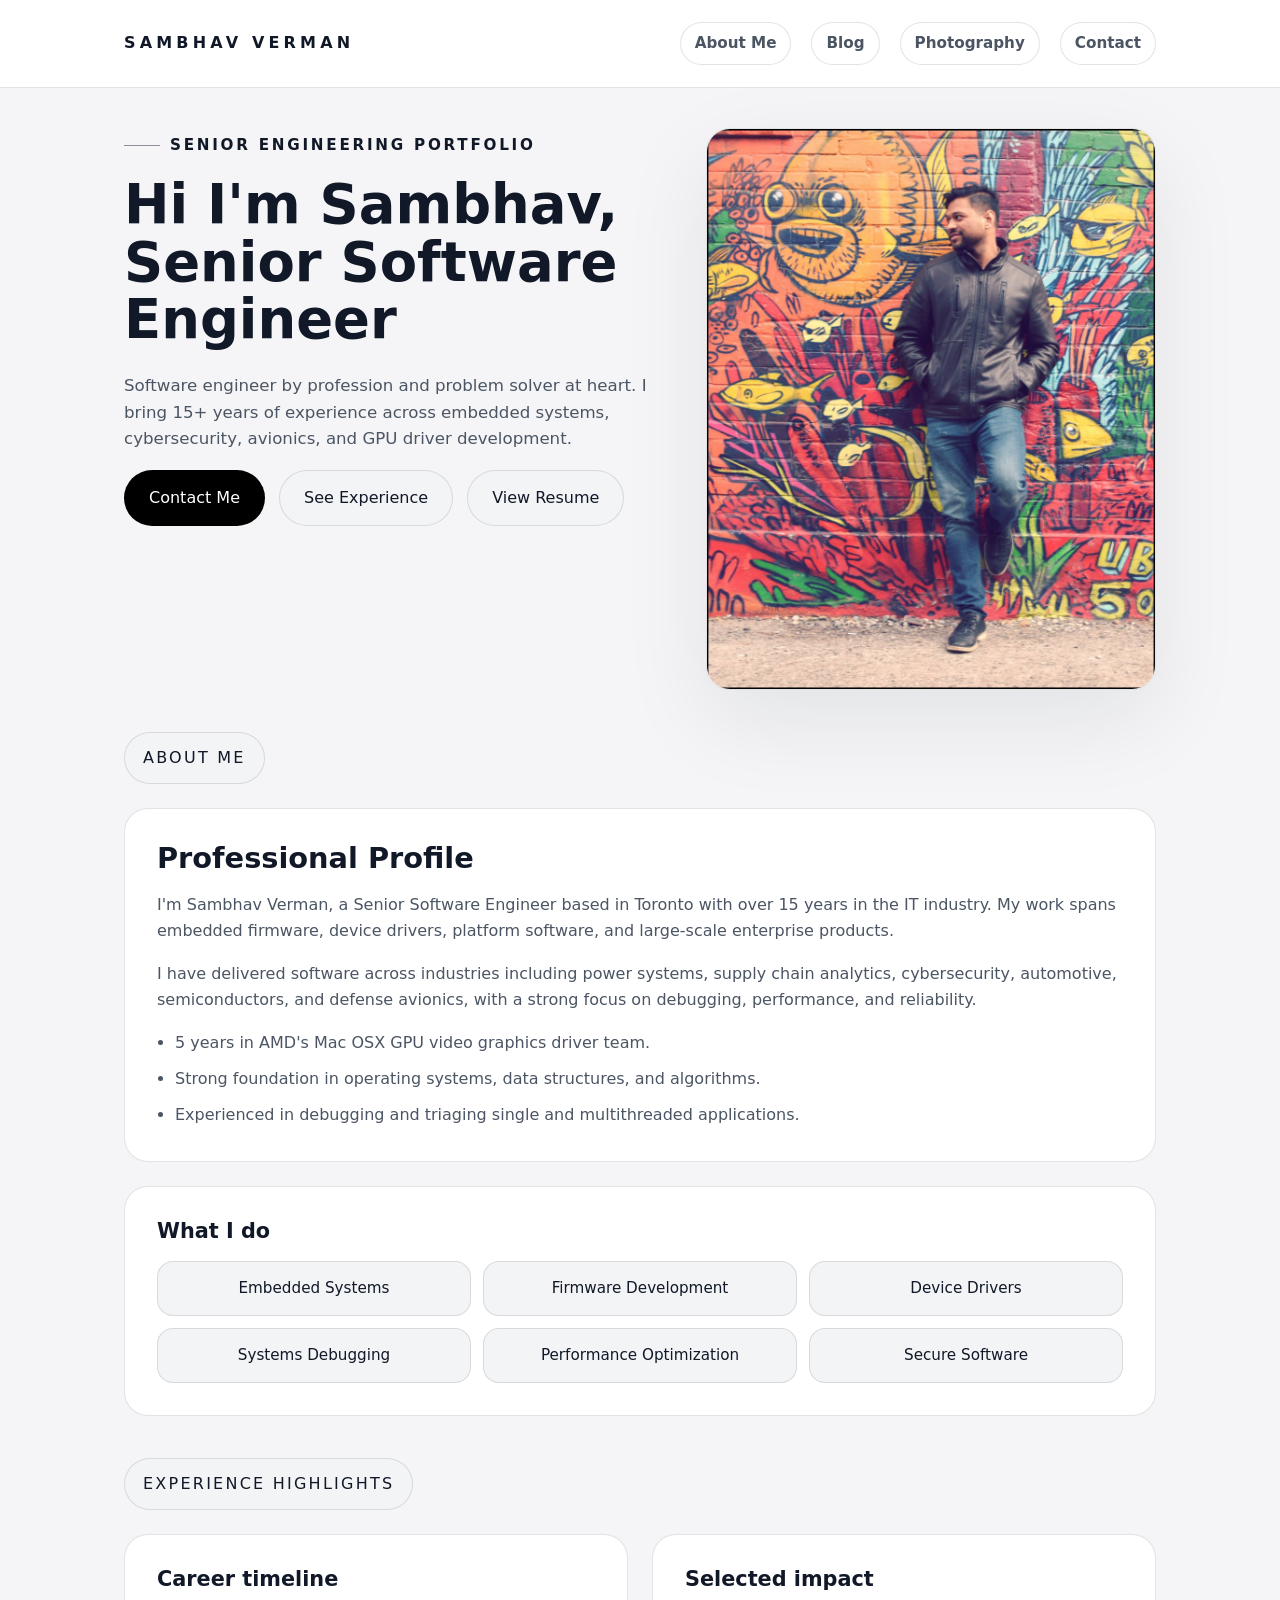
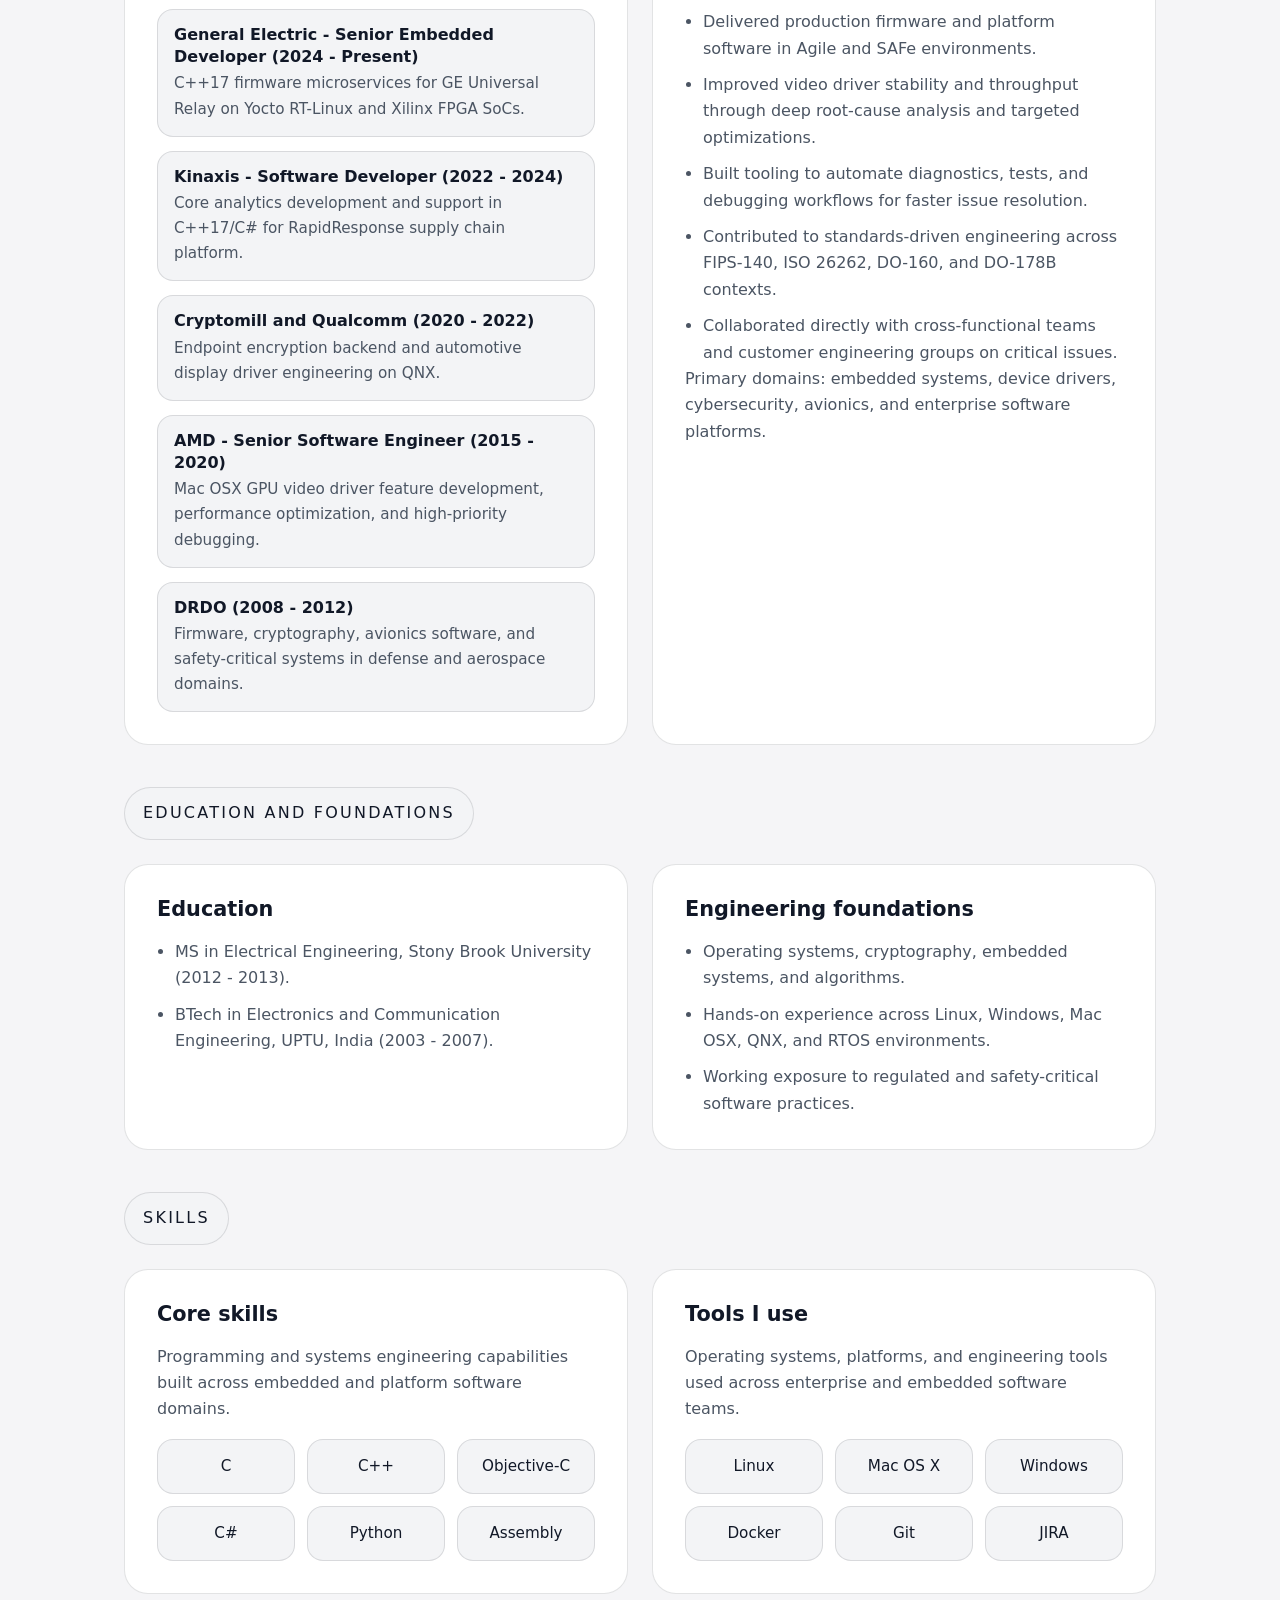
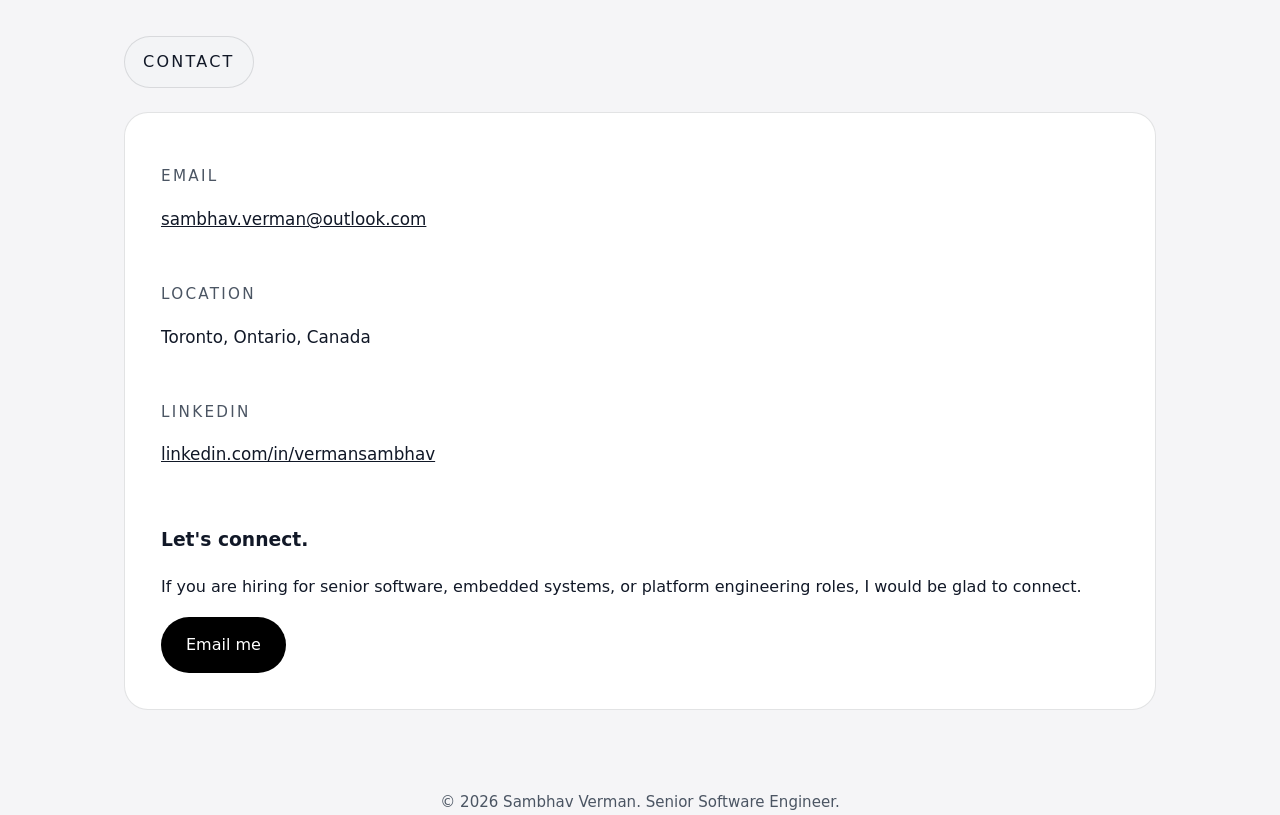
==== commit b33c1cc4: "sambhav786io: update title bar" ====
--- a/index.html
+++ b/index.html
@@ -29,8 +29,7 @@
     body {
       margin: 0;
       min-height: 100vh;
-      background: radial-gradient(circle at top, rgba(15, 23, 42, 0.04), transparent 32%),
-        linear-gradient(180deg, #f6f6f8 0%, #ececf0 100%);
+      background: var(--bg);
       color: var(--text);
       line-height: 1.65;
     }
@@ -49,7 +48,7 @@
       top: 0;
       z-index: 10;
       backdrop-filter: blur(14px);
-      background: rgba(255, 255, 255, 0.95);
+      background: rgba(255,255,255,0.92);
       border-bottom: 1px solid var(--border);
     }
 
@@ -513,30 +512,6 @@
       <aside class="hero-aside">
         <div class="hero-photo">
           <img src="images/IMG_0054.JPG" alt="Sambhav profile portrait">
-        </div>
-        <div class="hero-panel">
-          <div class="profile-badge">
-            <span class="profile-dot"></span>
-            <p class="profile-name">Software Engineer</p>
-          </div>
-          <div class="stats">
-            <div class="stat-card">
-              <strong>15+</strong>
-              <span>Years experience</span>
-            </div>
-            <div class="stat-card">
-              <strong>8</strong>
-              <span>Major companies</span>
-            </div>
-            <div class="stat-card">
-              <strong>5 yrs</strong>
-              <span>AMD GPU drivers</span>
-            </div>
-            <div class="stat-card">
-              <strong>C/C++</strong>
-              <span>Core engineering stack</span>
-            </div>
-          </div>
         </div>
       </aside>
     </section>
@@ -670,10 +645,6 @@
             <p class="contact-value"><a href="mailto:sambhav.verman@outlook.com">sambhav.verman@outlook.com</a></p>
           </div>
           <div>
-            <p class="contact-label">Phone</p>
-            <p class="contact-value"><a href="tel:+16475708737">647-570-8737</a></p>
-          </div>
-          <div>
             <p class="contact-label">Location</p>
             <p class="contact-value">Toronto, Ontario, Canada</p>
           </div>
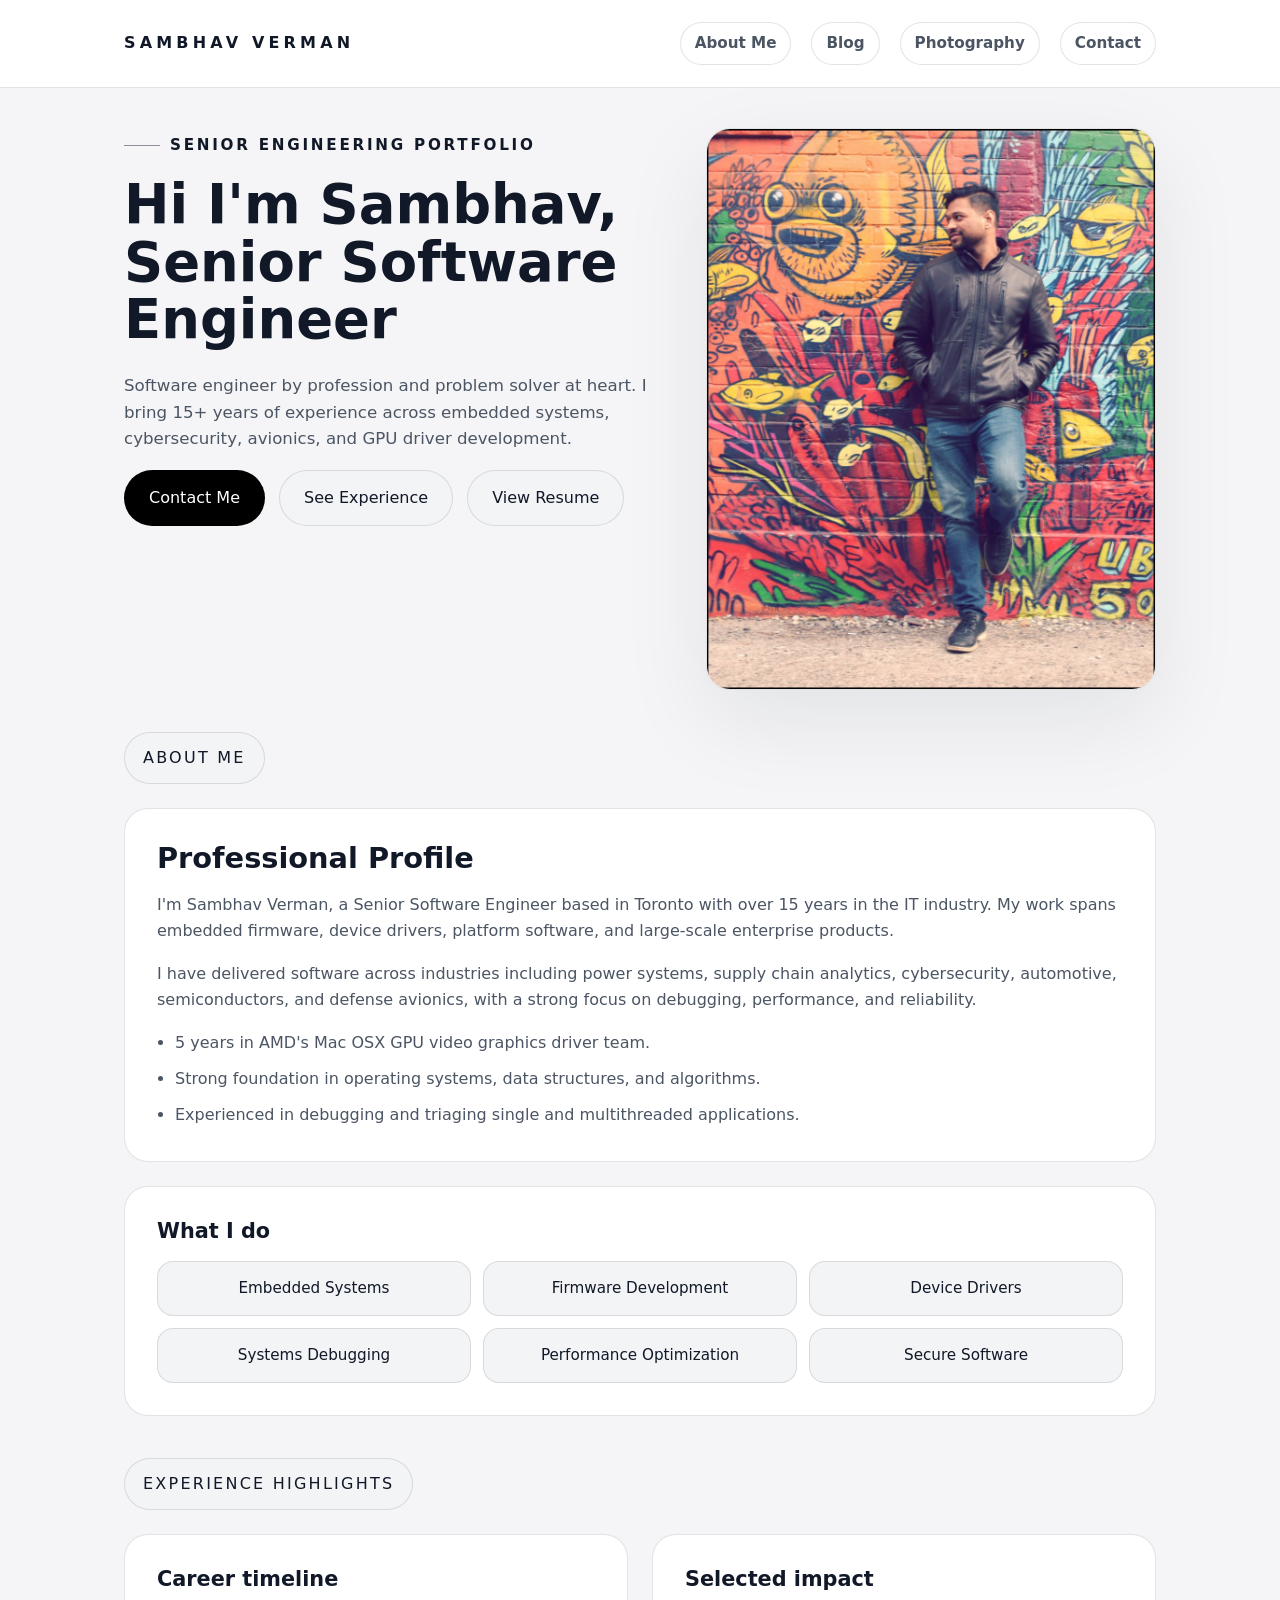
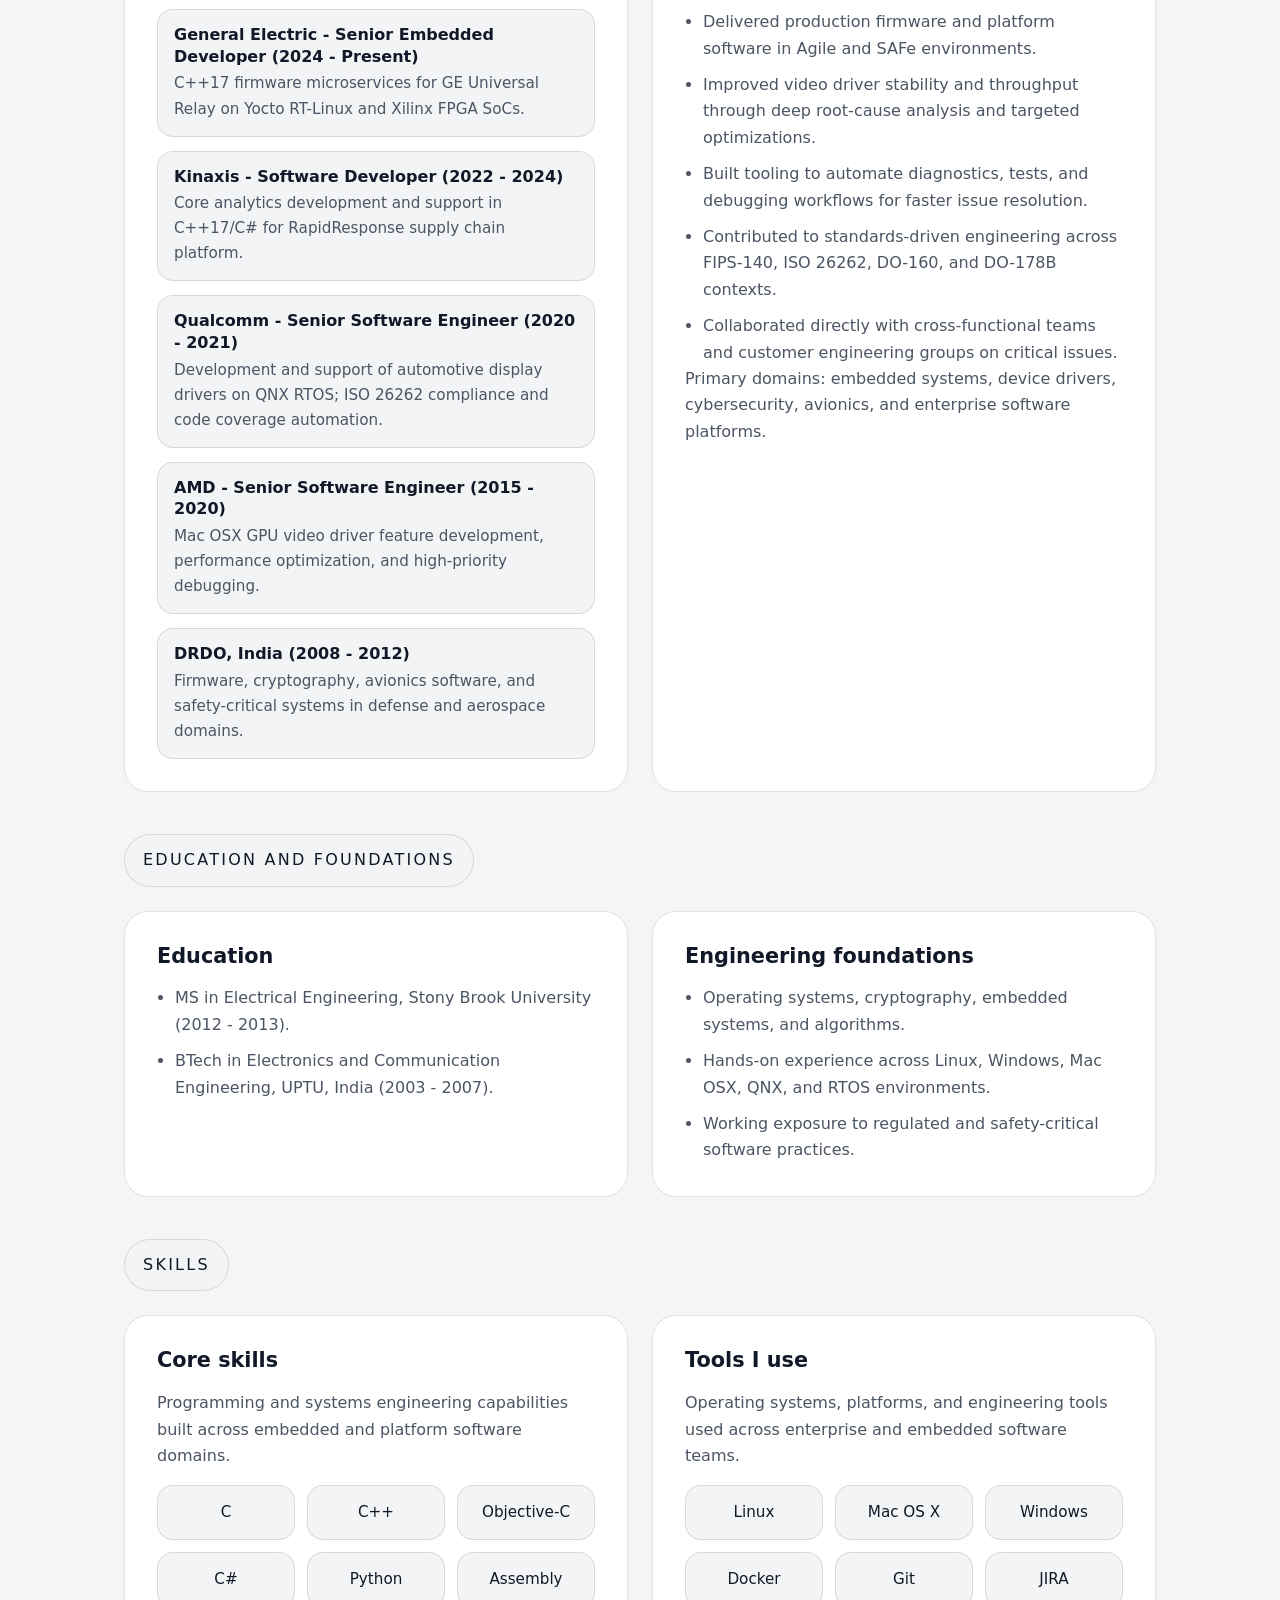
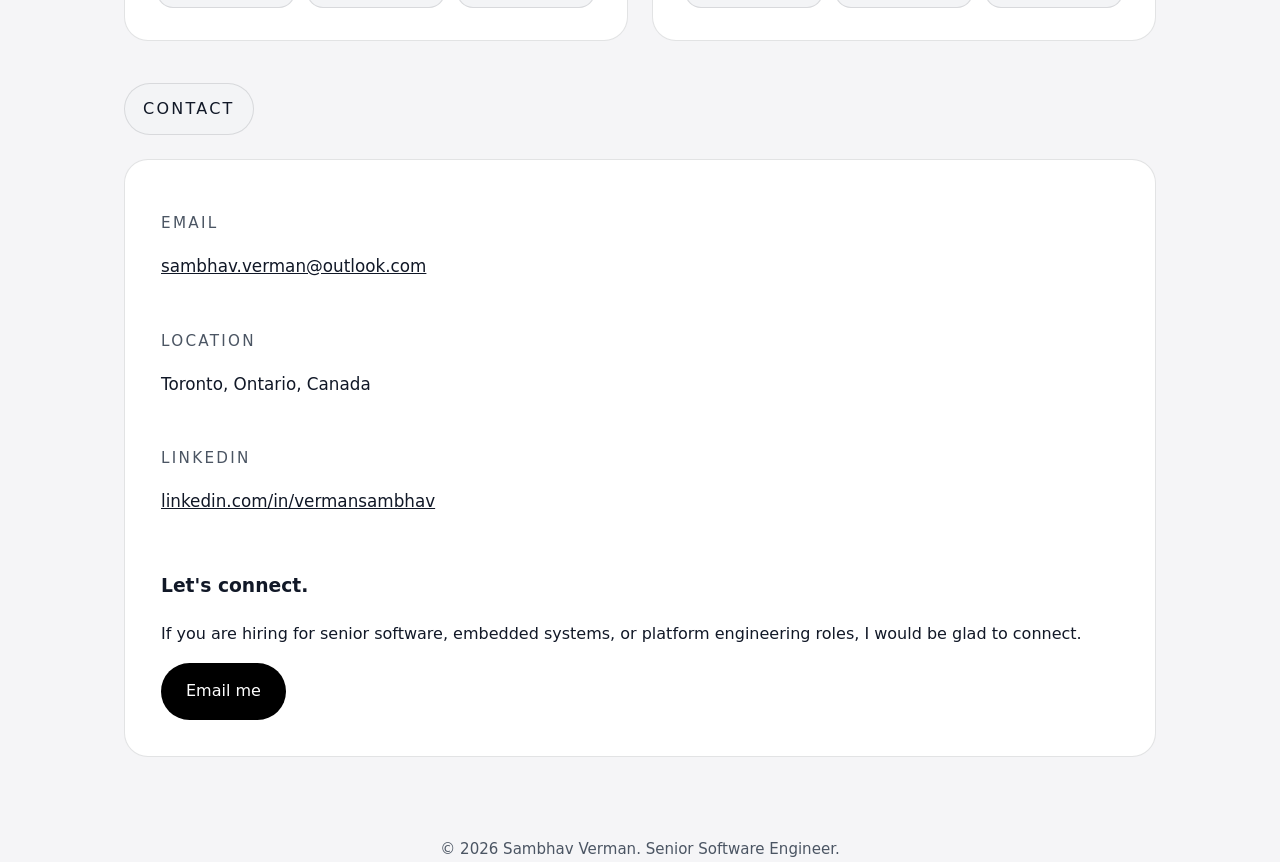
==== commit 80d52478: "sambhav786io: update landing page" ====
--- a/index.html
+++ b/index.html
@@ -558,15 +558,15 @@
               <p>Core analytics development and support in C++17/C# for RapidResponse supply chain platform.</p>
             </div>
             <div class="timeline-item">
-              <h4>Cryptomill and Qualcomm (2020 - 2022)</h4>
-              <p>Endpoint encryption backend and automotive display driver engineering on QNX.</p>
+              <h4>Qualcomm - Senior Software Engineer (2020 - 2021)</h4>
+              <p>Development and support of automotive display drivers on QNX RTOS; ISO 26262 compliance and code coverage automation.</p>
             </div>
             <div class="timeline-item">
               <h4>AMD - Senior Software Engineer (2015 - 2020)</h4>
               <p>Mac OSX GPU video driver feature development, performance optimization, and high-priority debugging.</p>
             </div>
             <div class="timeline-item">
-              <h4>DRDO (2008 - 2012)</h4>
+              <h4>DRDO, India (2008 - 2012)</h4>
               <p>Firmware, cryptography, avionics software, and safety-critical systems in defense and aerospace domains.</p>
             </div>
           </div>
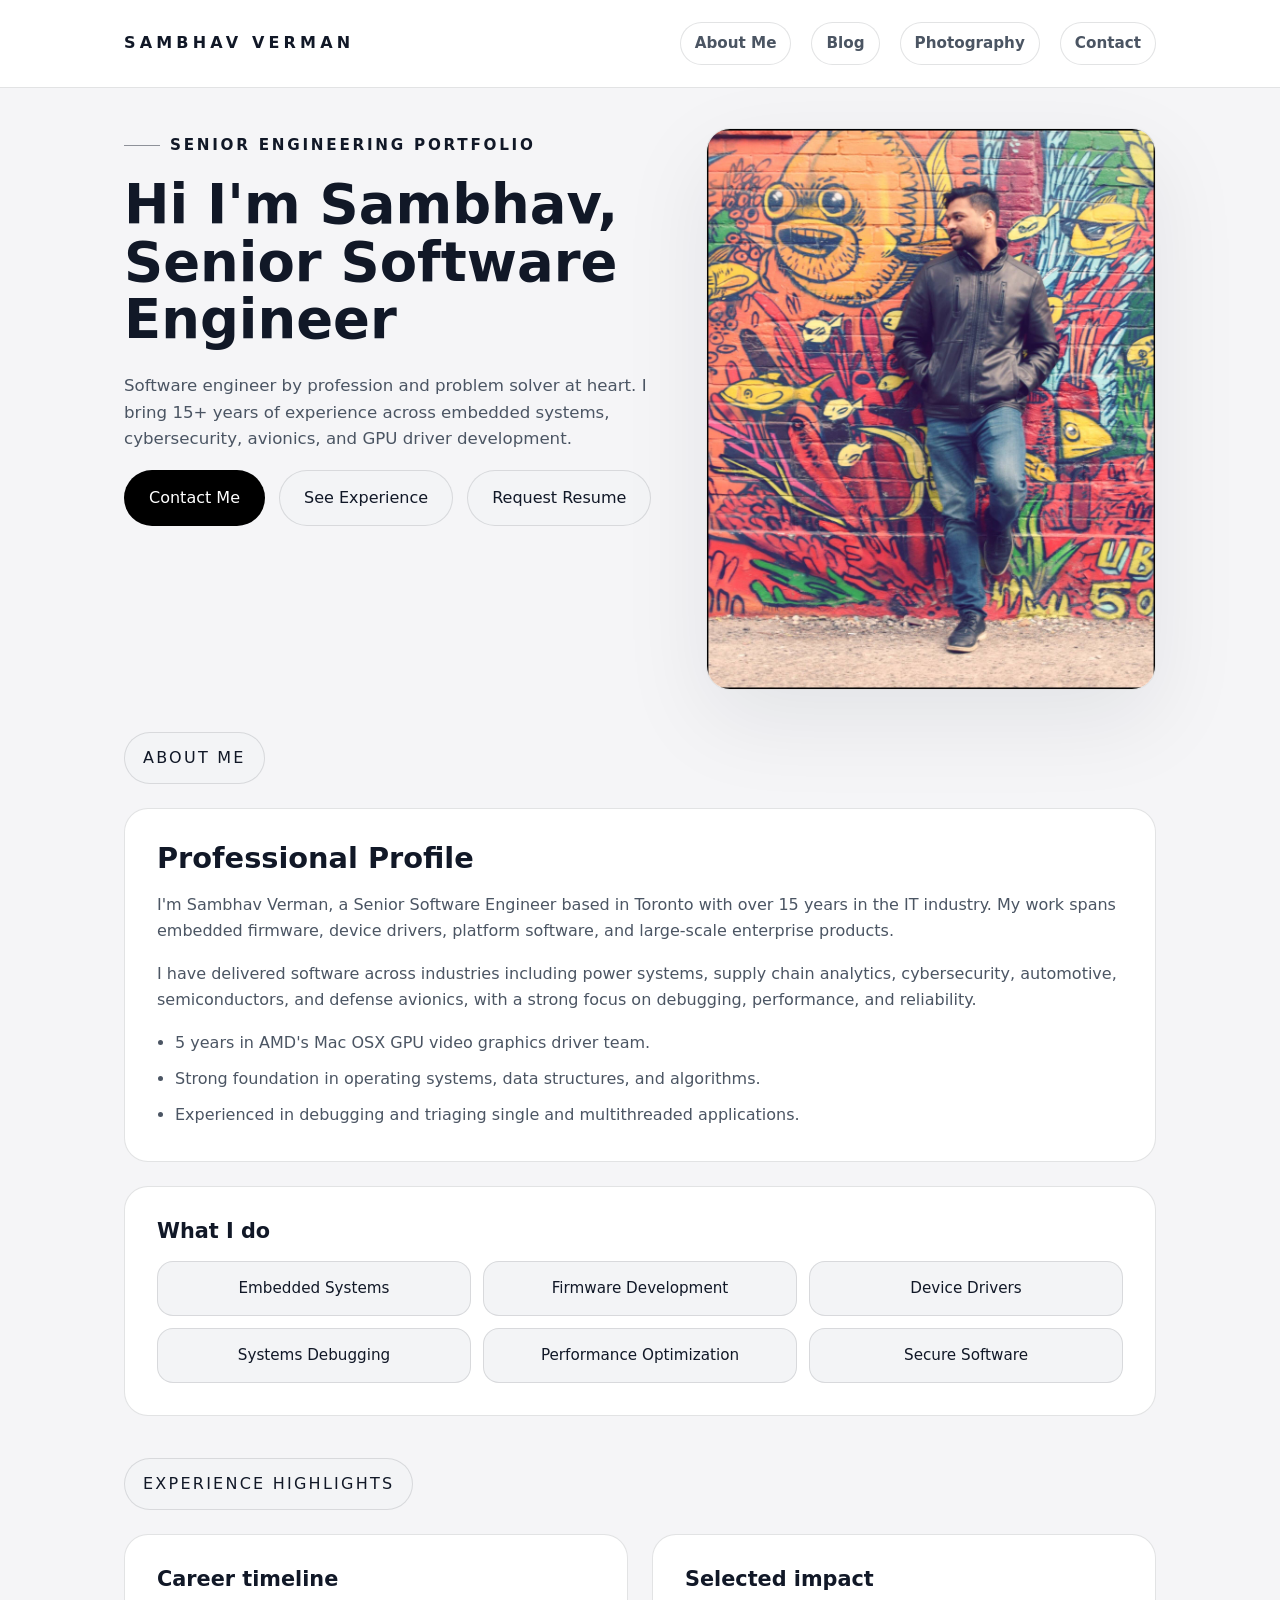
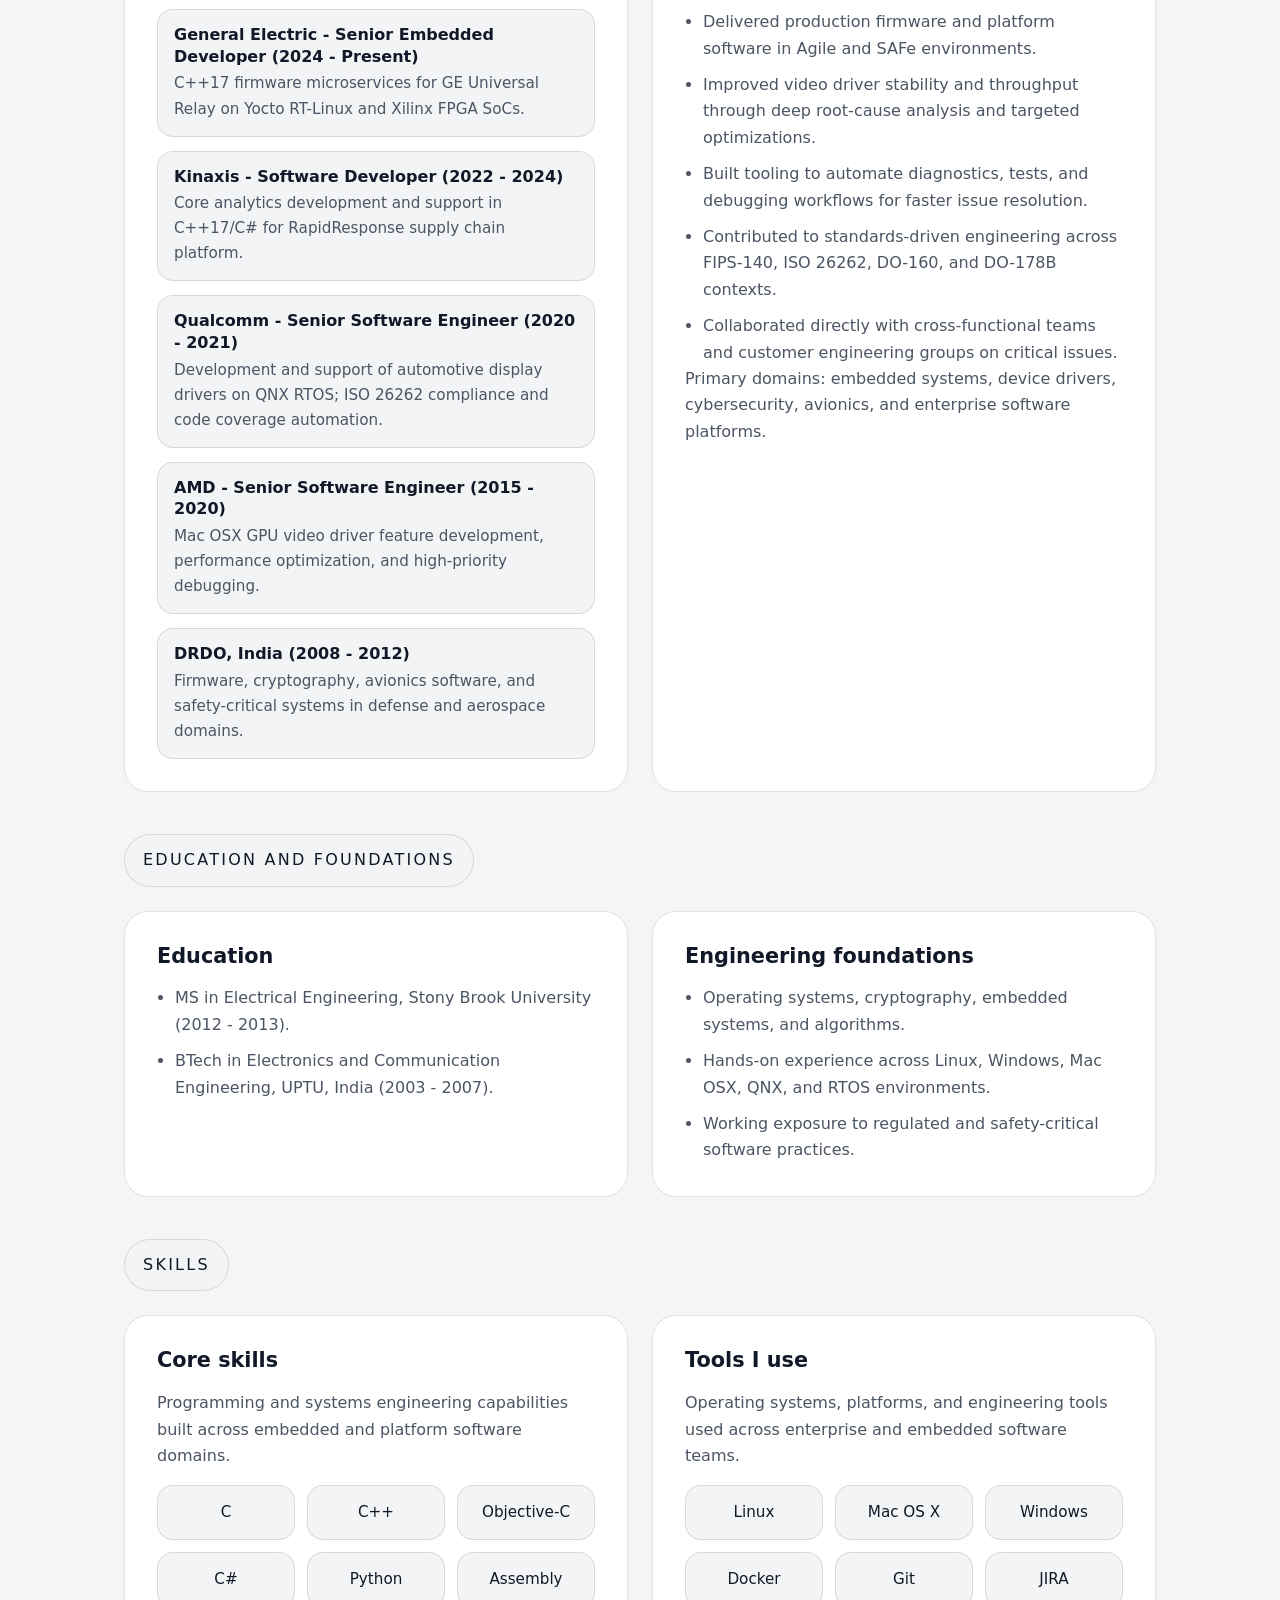
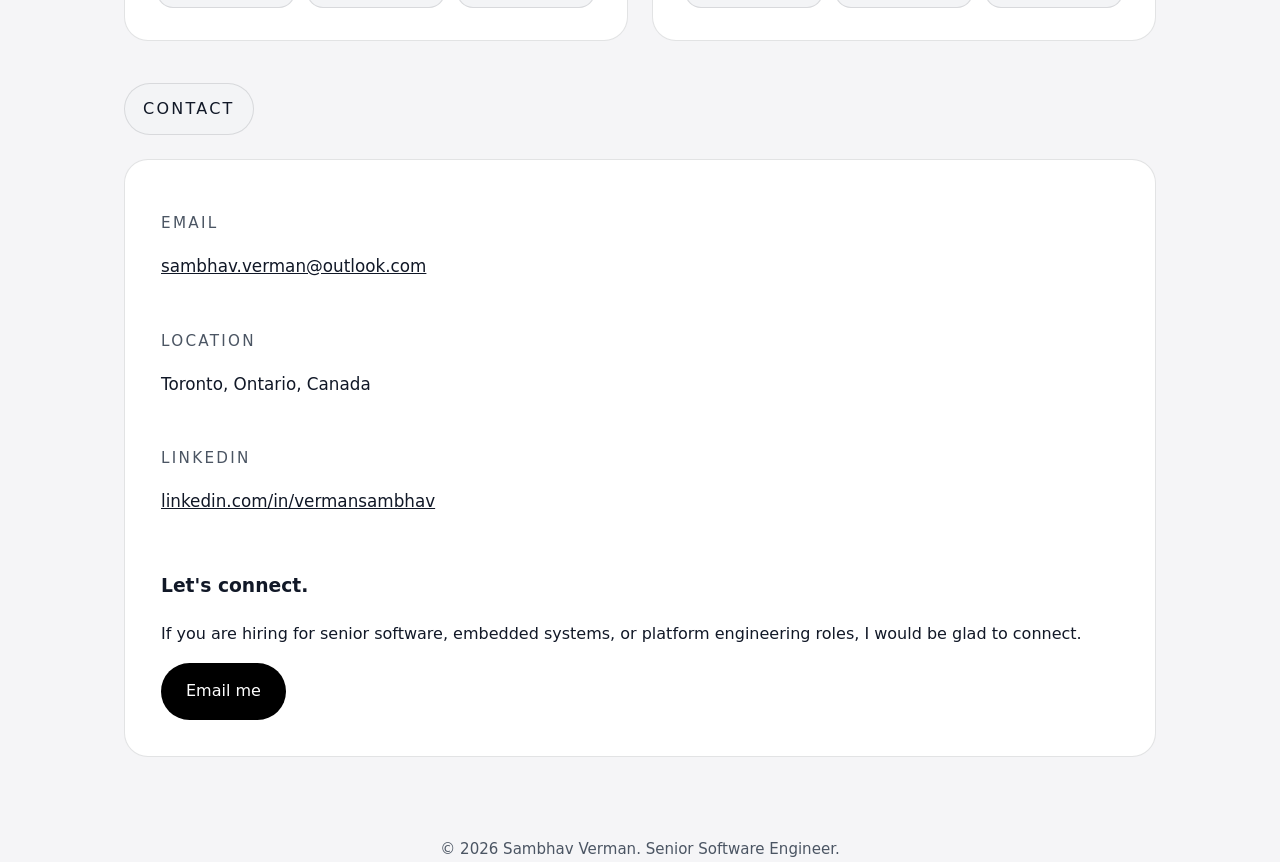
==== commit 5dd5df85: "sambhav786io: update resume" ====
--- a/index.html
+++ b/index.html
@@ -505,7 +505,7 @@
         <div class="hero-actions">
           <a class="button button-primary" href="#contact">Contact Me</a>
           <a class="button button-secondary" href="#work">See Experience</a>
-          <a class="button button-secondary" href="assets/ResumeSambhavVerman.pdf" target="_blank" rel="noopener">View Resume</a>
+          <a class="button button-secondary" href="mailto:sambhav.verman@outlook.com?subject=Resume%20Request&body=Hi%20Sambhav%2C%0A%0AI%20would%20like%20to%20request%20a%20copy%20of%20your%20resume.%0A%0AThank%20you.">Request Resume</a>
         </div>
       </div>
 
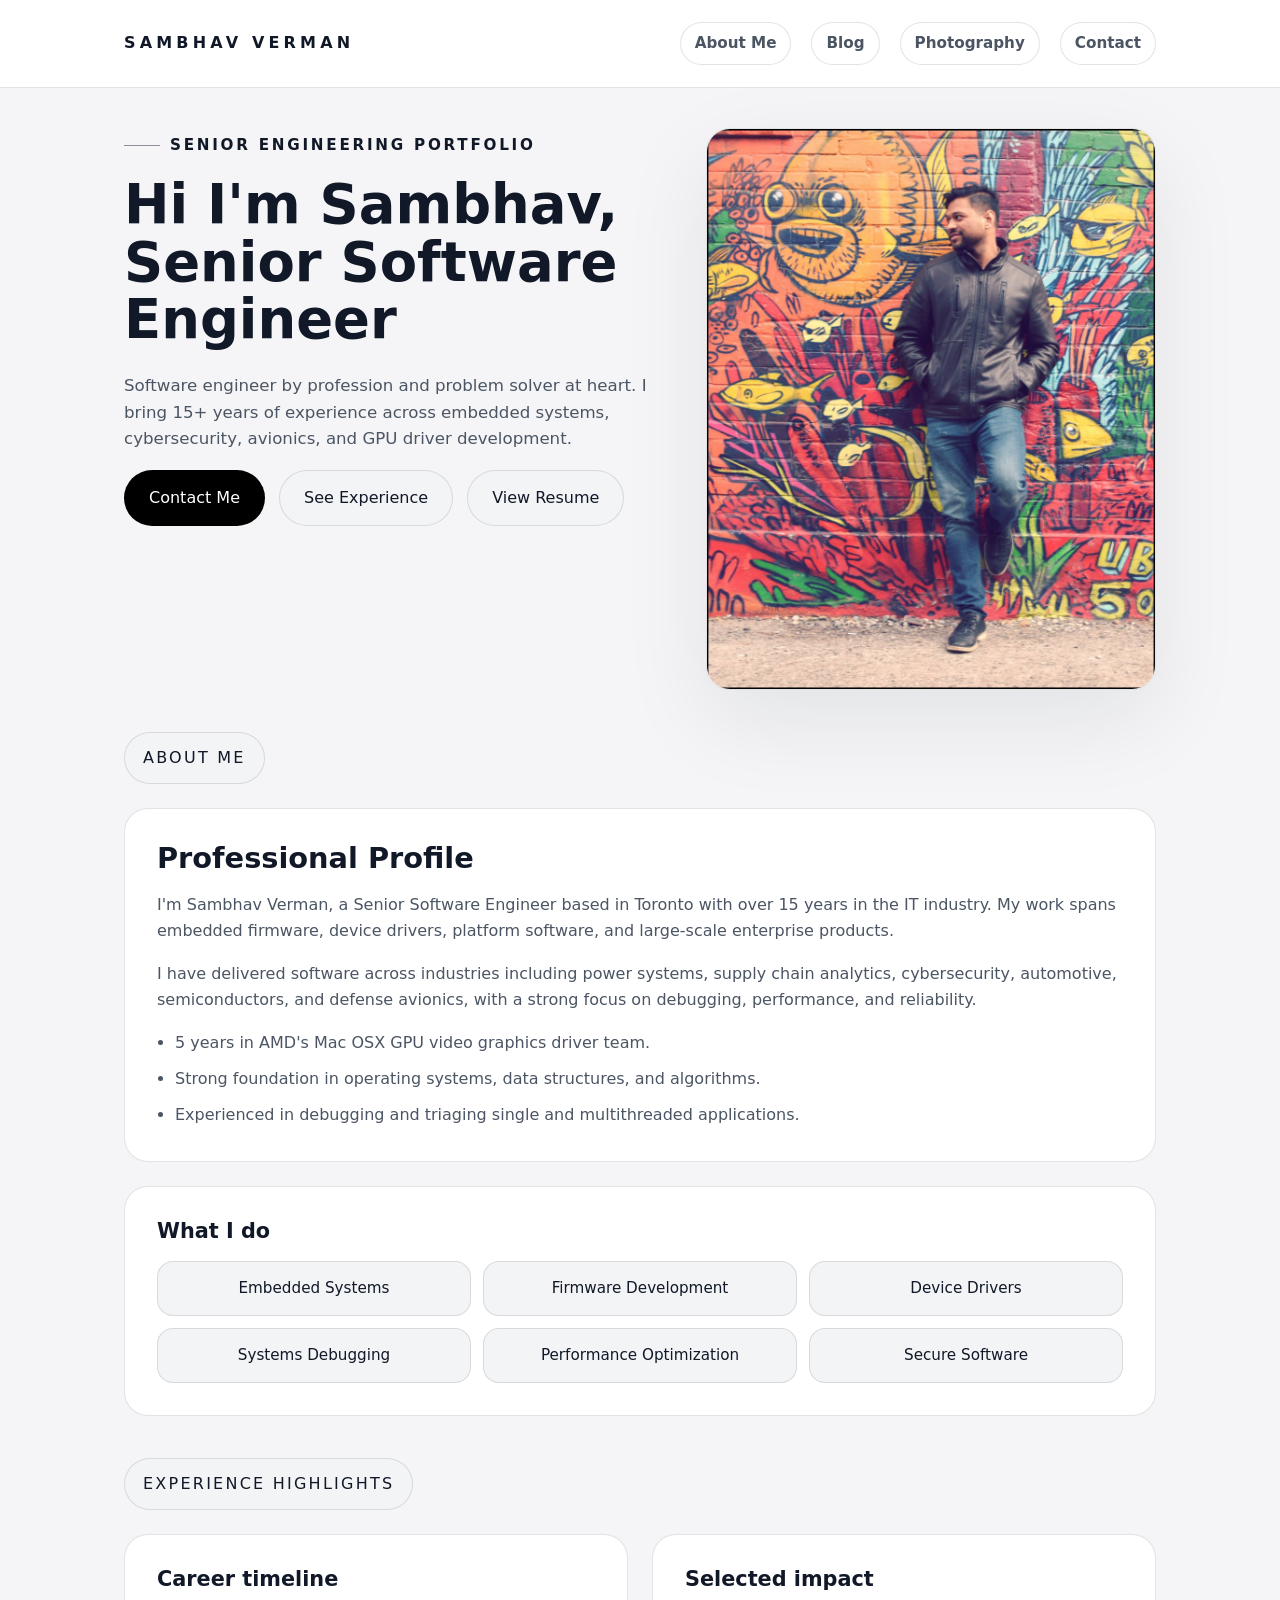
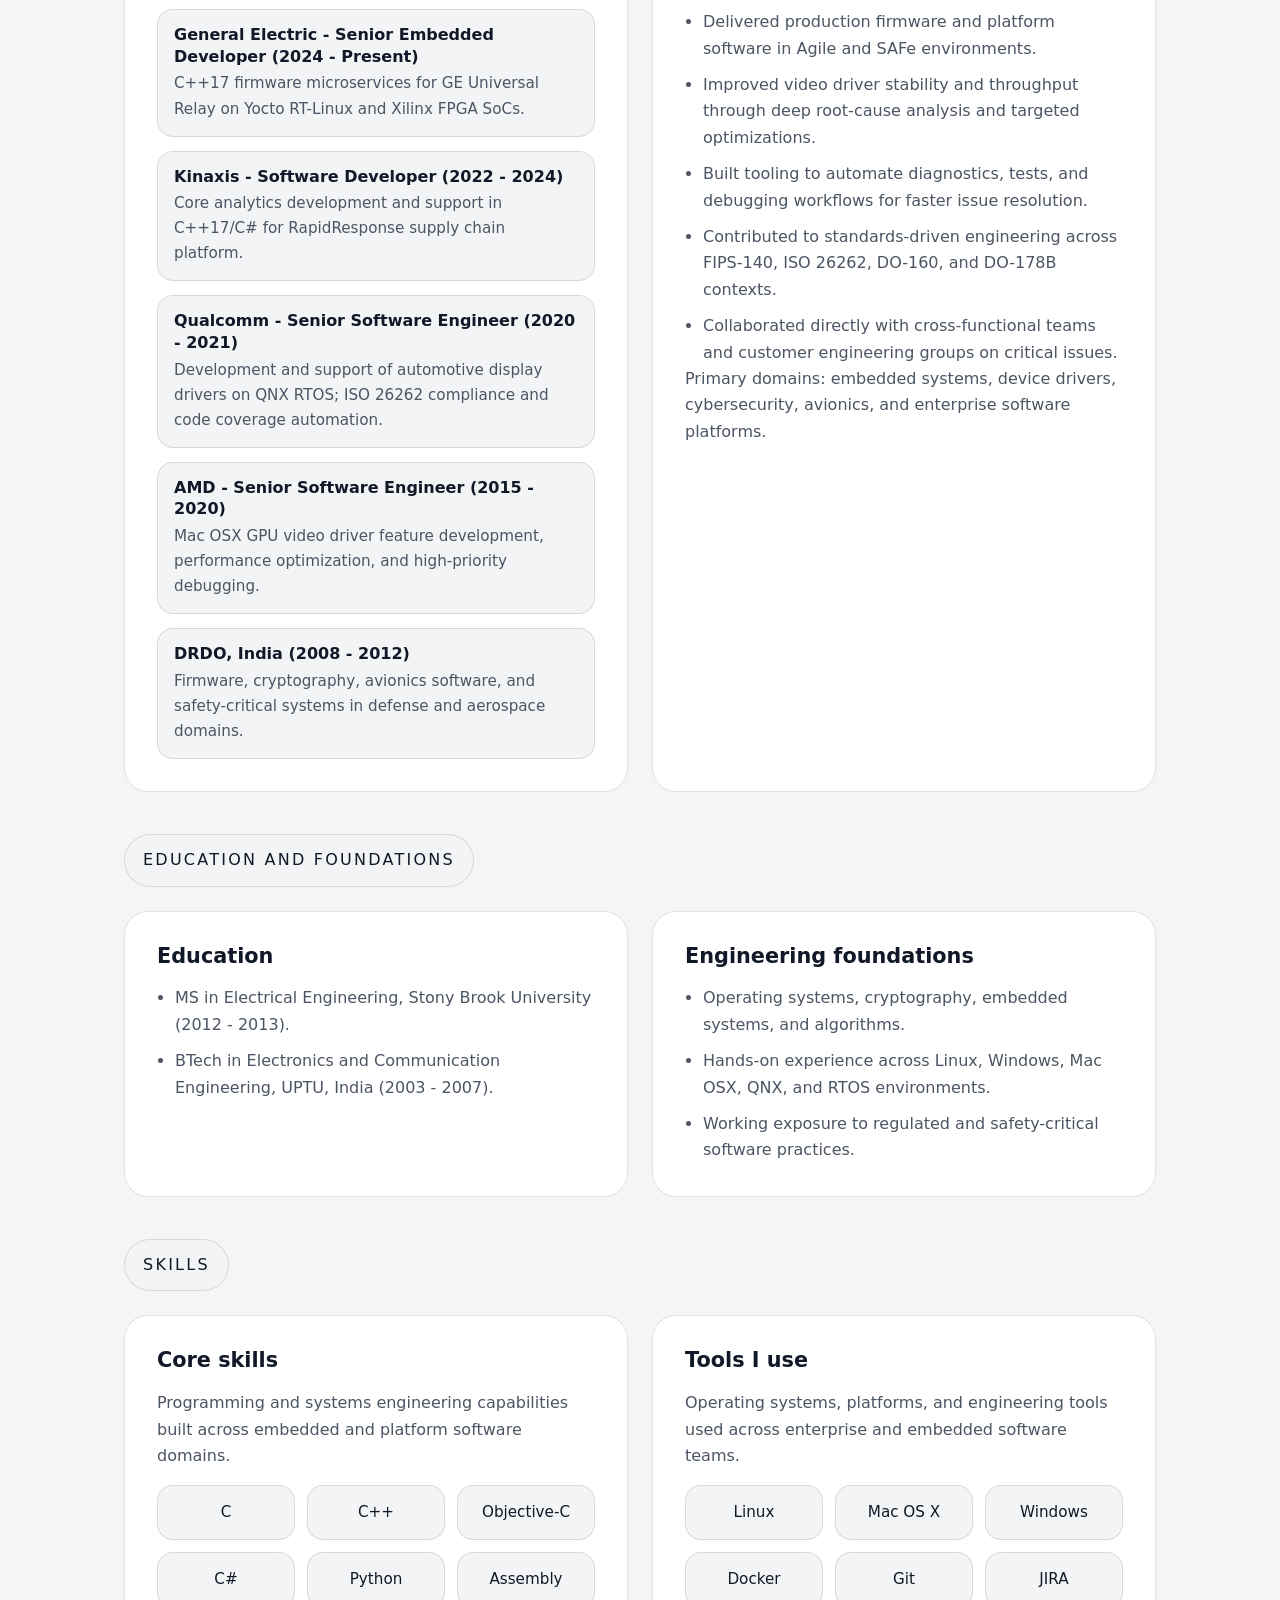
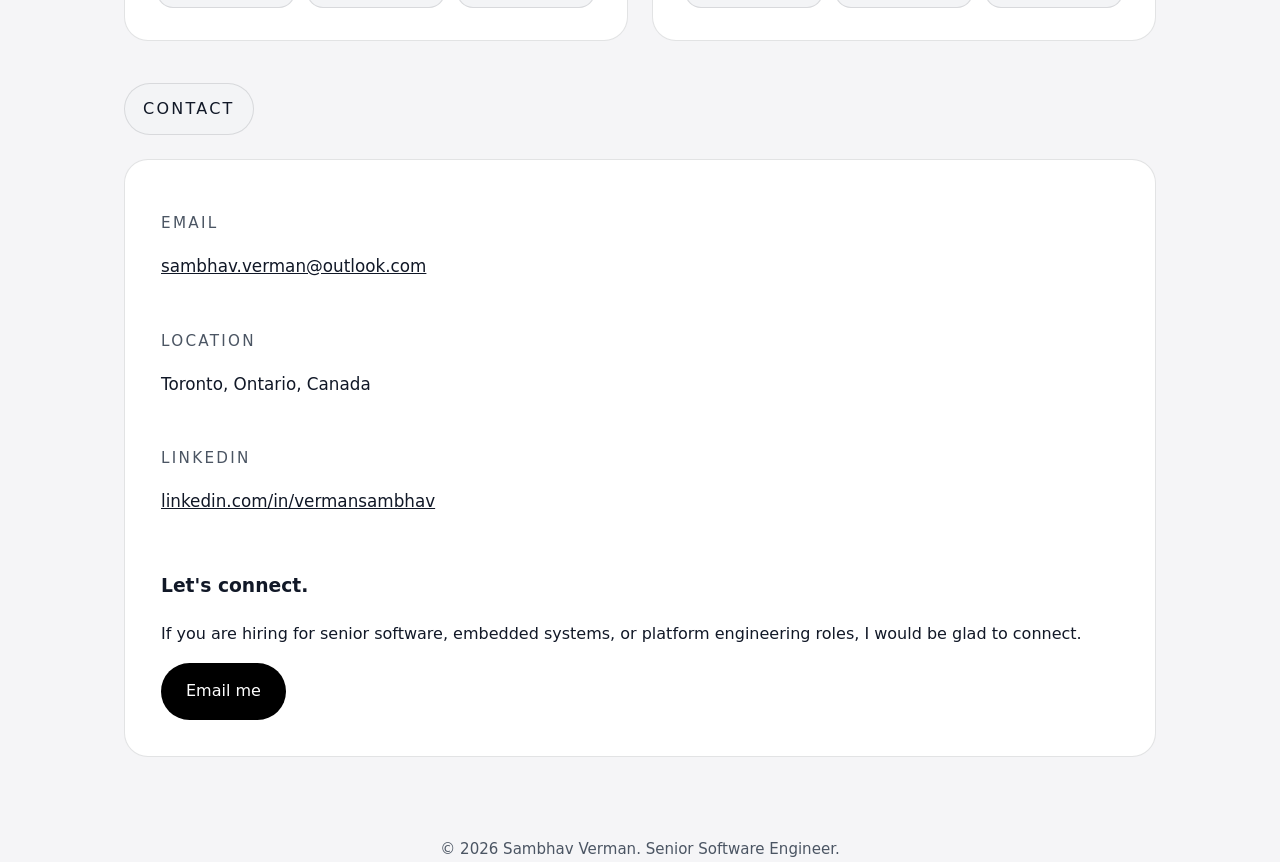
==== commit c0fcfde5: "sambhav786io: update index page" ====
--- a/index.html
+++ b/index.html
@@ -505,7 +505,7 @@
         <div class="hero-actions">
           <a class="button button-primary" href="#contact">Contact Me</a>
           <a class="button button-secondary" href="#work">See Experience</a>
-          <a class="button button-secondary" href="mailto:sambhav.verman@outlook.com?subject=Resume%20Request&body=Hi%20Sambhav%2C%0A%0AI%20would%20like%20to%20request%20a%20copy%20of%20your%20resume.%0A%0AThank%20you.">Request Resume</a>
+          <a class="button button-secondary" href="assets/ResumeSambhavVerman.pdf" target="_blank" rel="noopener">View Resume</a>
         </div>
       </div>
 
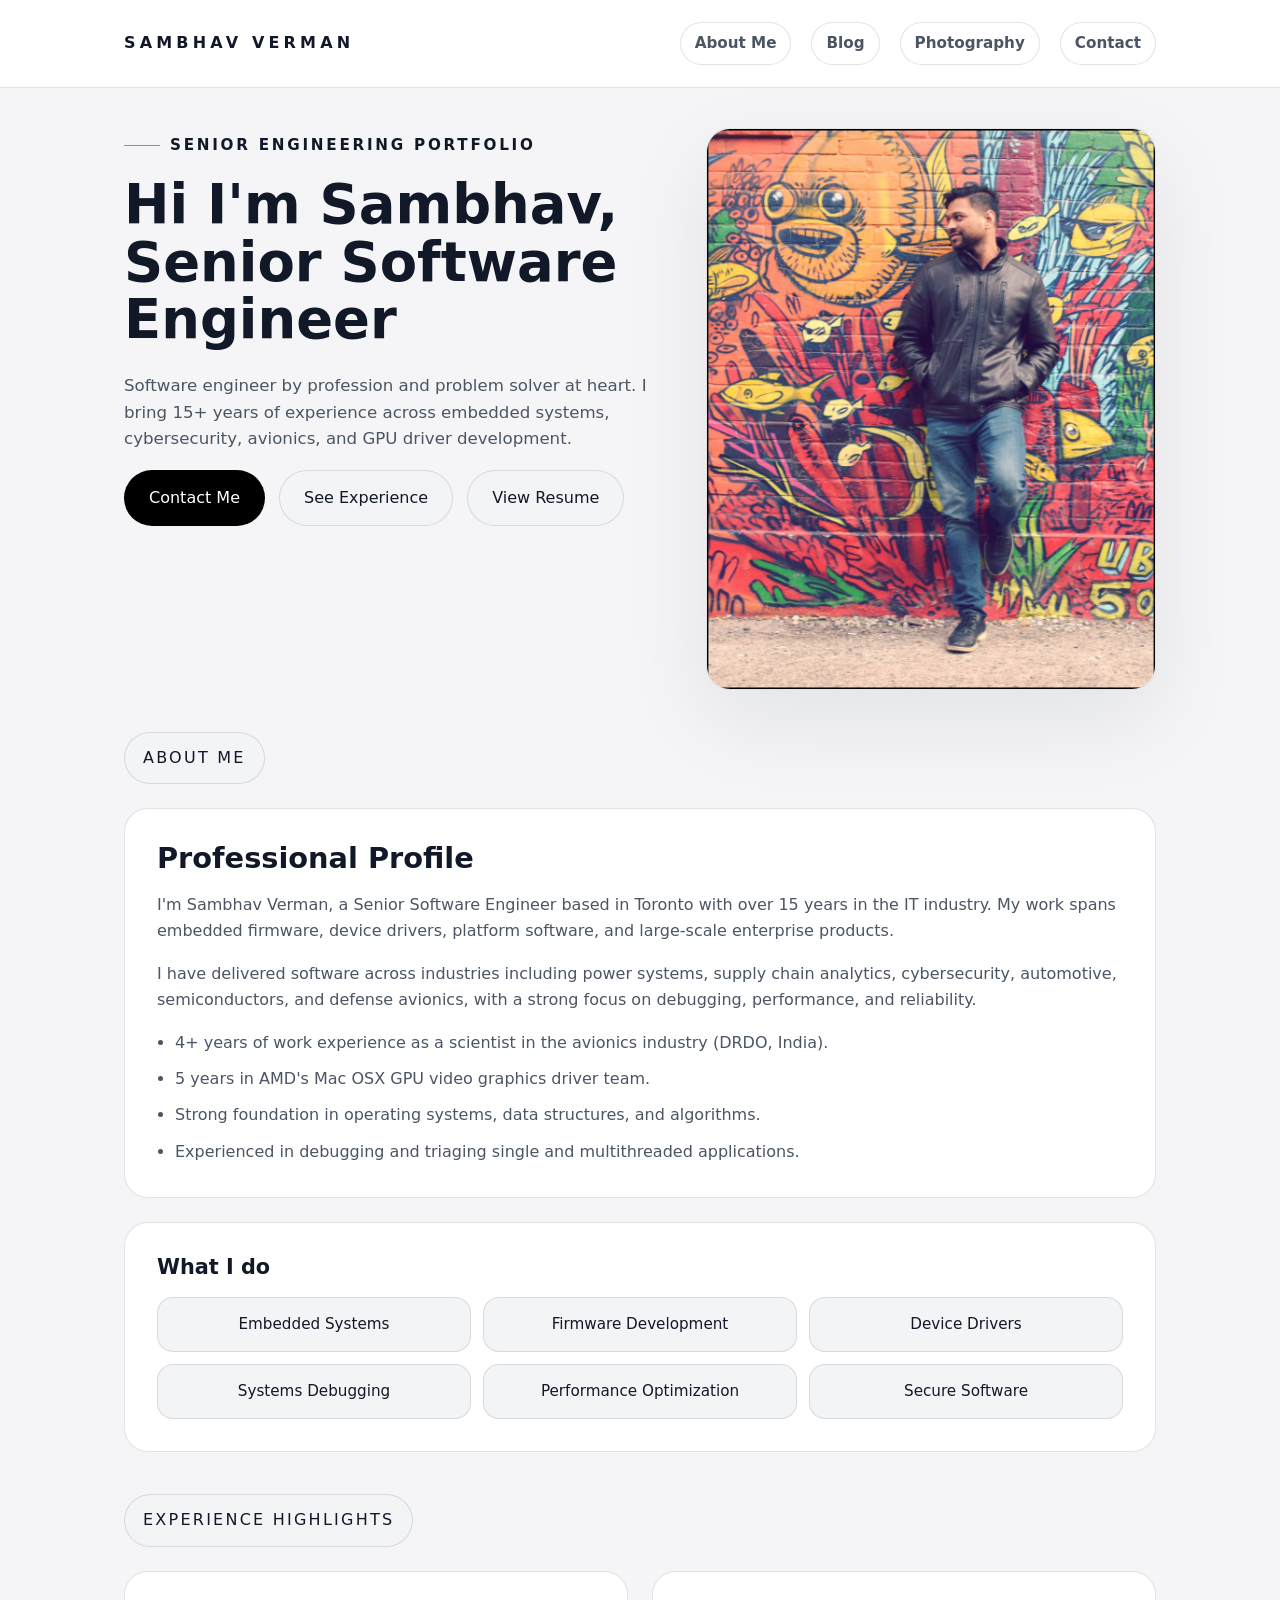
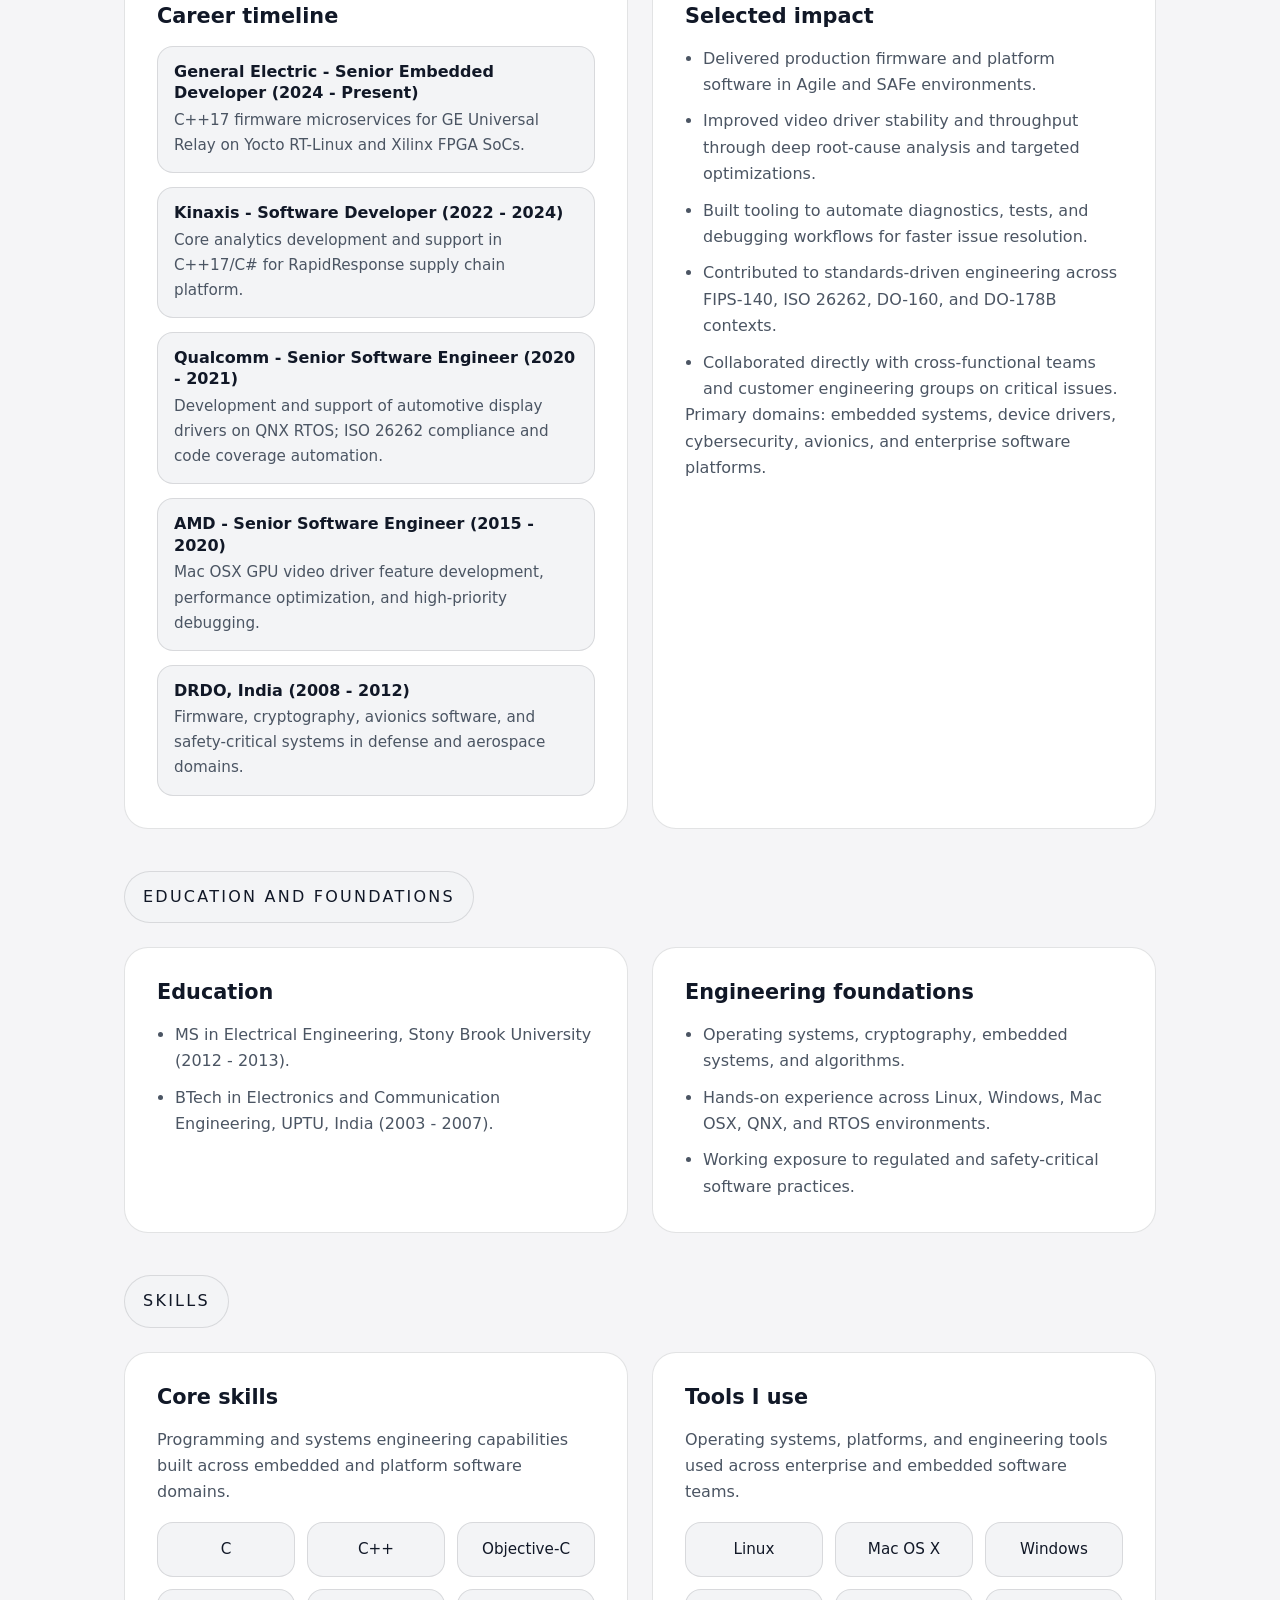
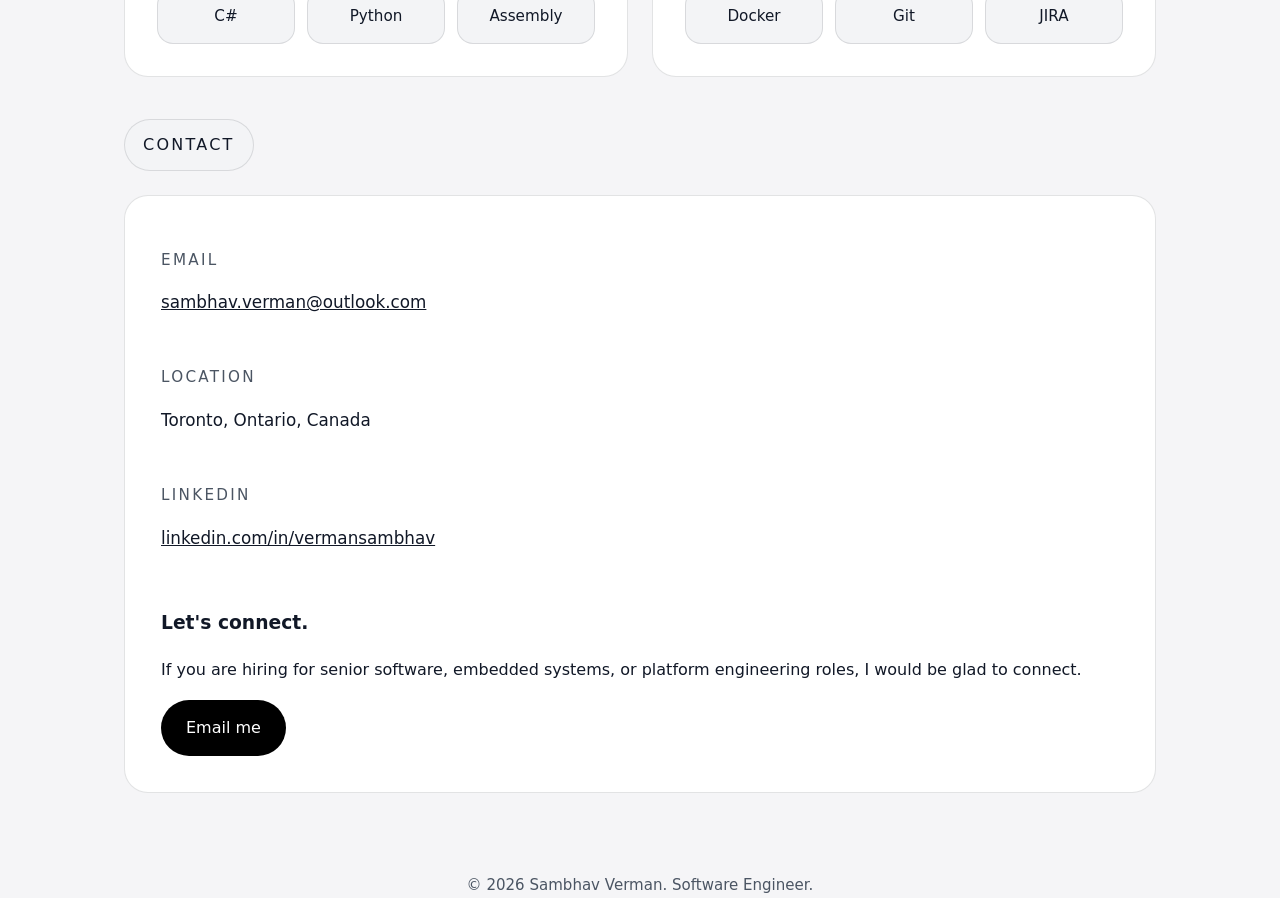
==== commit bba5ba41: "sambhav786io: update index page" ====
--- a/index.html
+++ b/index.html
@@ -68,6 +68,7 @@
       letter-spacing: 0.26em;
       text-transform: uppercase;
       color: var(--accent);
+      text-decoration: none;
     }
 
     nav {
@@ -486,7 +487,7 @@
 <body>
   <header>
     <div class="topbar">
-      <div class="brand">SAMBHAV VERMAN</div>
+      <a class="brand" href="index.html">SAMBHAV VERMAN</a>
       <nav>
         <a href="#about">About Me</a>
         <a href="blog.html">Blog</a>
@@ -524,6 +525,7 @@
           <p>I'm Sambhav Verman, a Senior Software Engineer based in Toronto with over 15 years in the IT industry. My work spans embedded firmware, device drivers, platform software, and large-scale enterprise products.</p>
           <p>I have delivered software across industries including power systems, supply chain analytics, cybersecurity, automotive, semiconductors, and defense avionics, with a strong focus on debugging, performance, and reliability.</p>
           <ul class="list-clean">
+            <li>4+ years of work experience as a scientist in the avionics industry (DRDO, India).</li>
             <li>5 years in AMD's Mac OSX GPU video graphics driver team.</li>
             <li>Strong foundation in operating systems, data structures, and algorithms.</li>
             <li>Experienced in debugging and triaging single and multithreaded applications.</li>
@@ -663,7 +665,7 @@
   </main>
 
   <footer>
-    © 2026 Sambhav Verman. Senior Software Engineer.
+    © 2026 Sambhav Verman. Software Engineer.
   </footer>
 </body>
 </html>
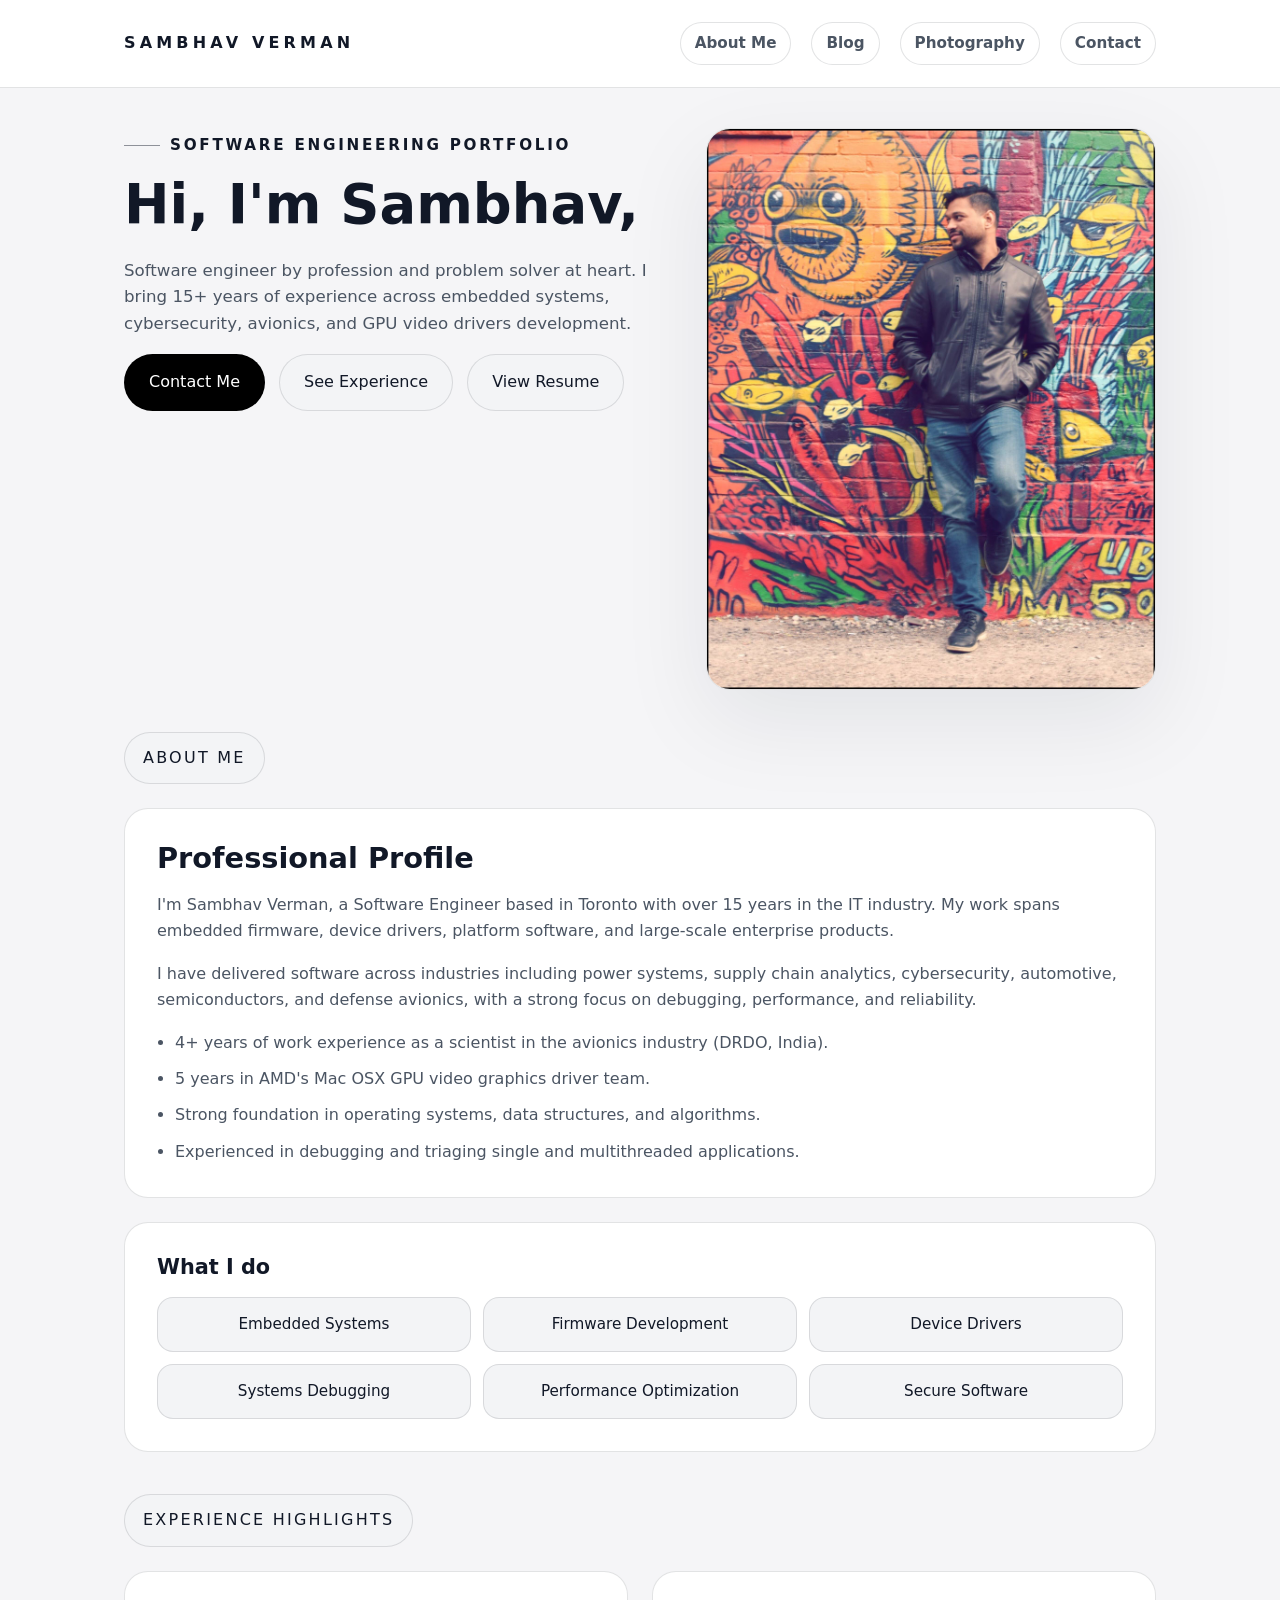
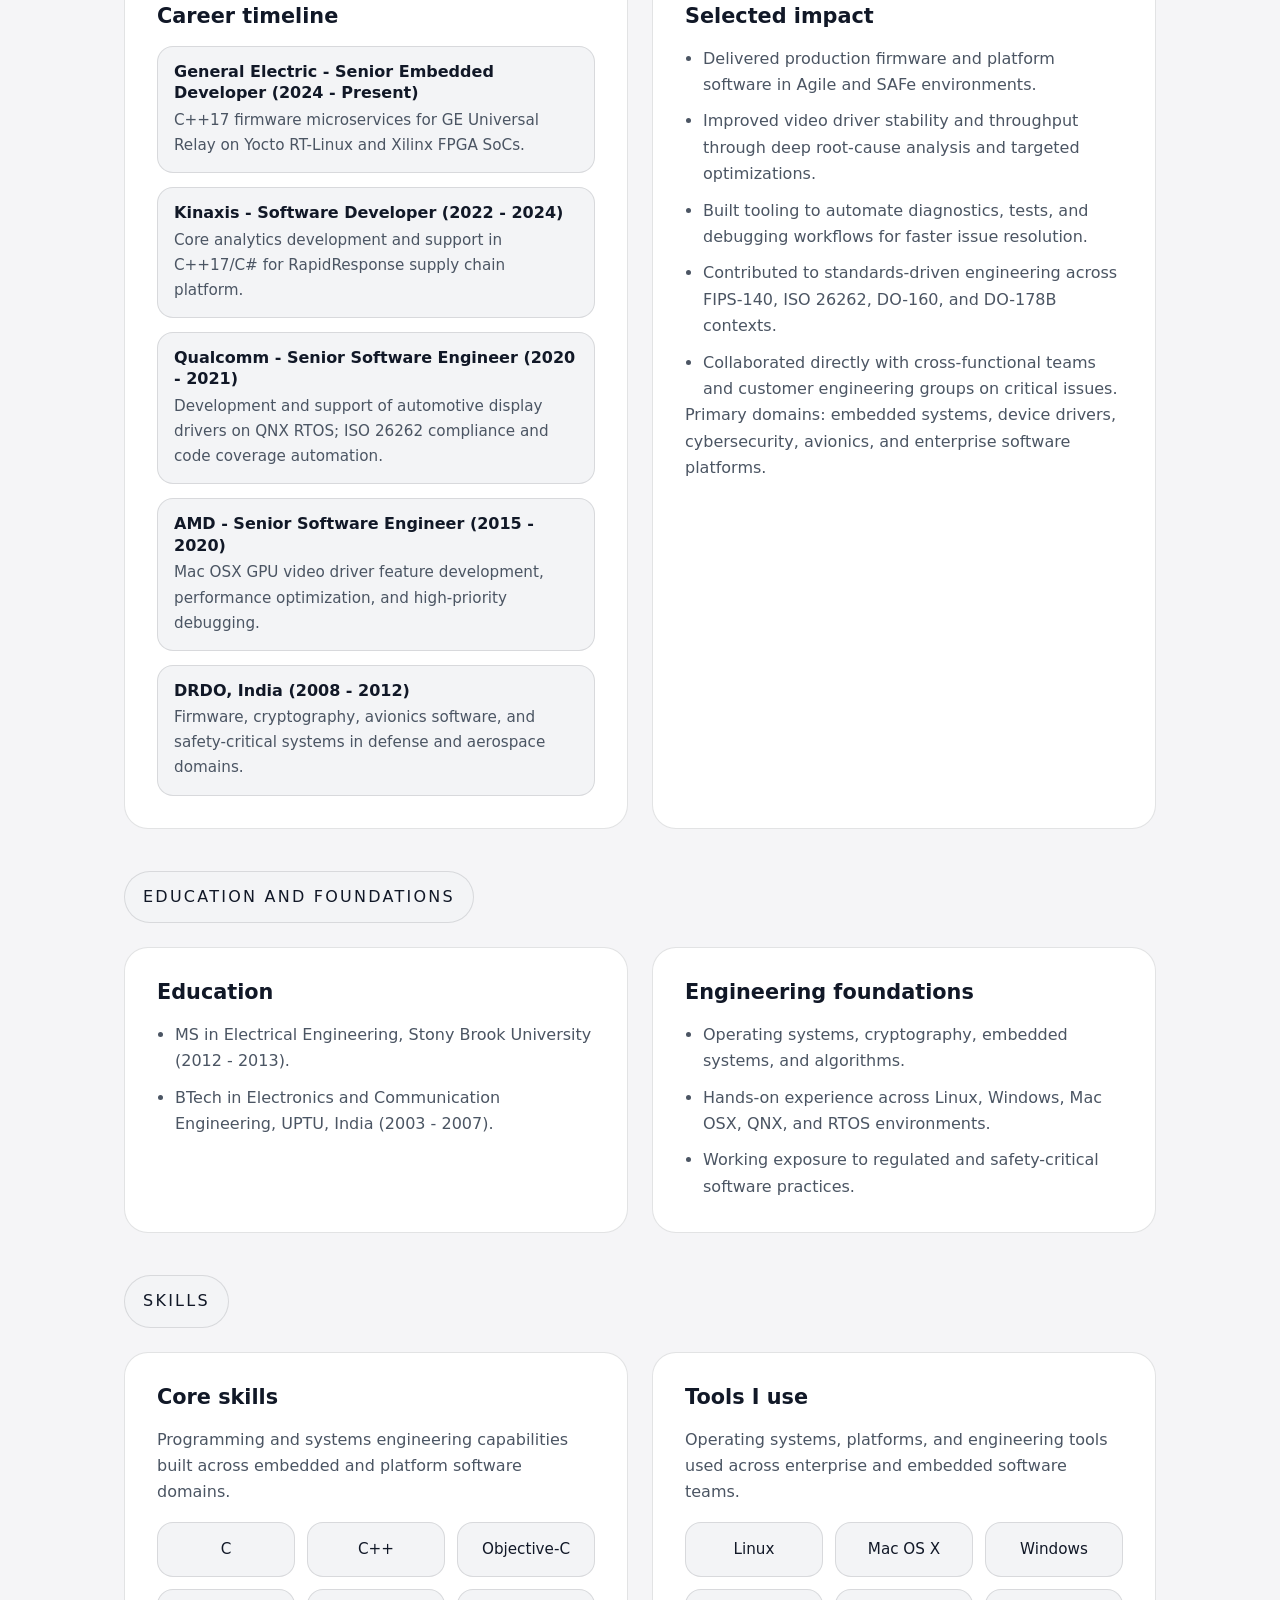
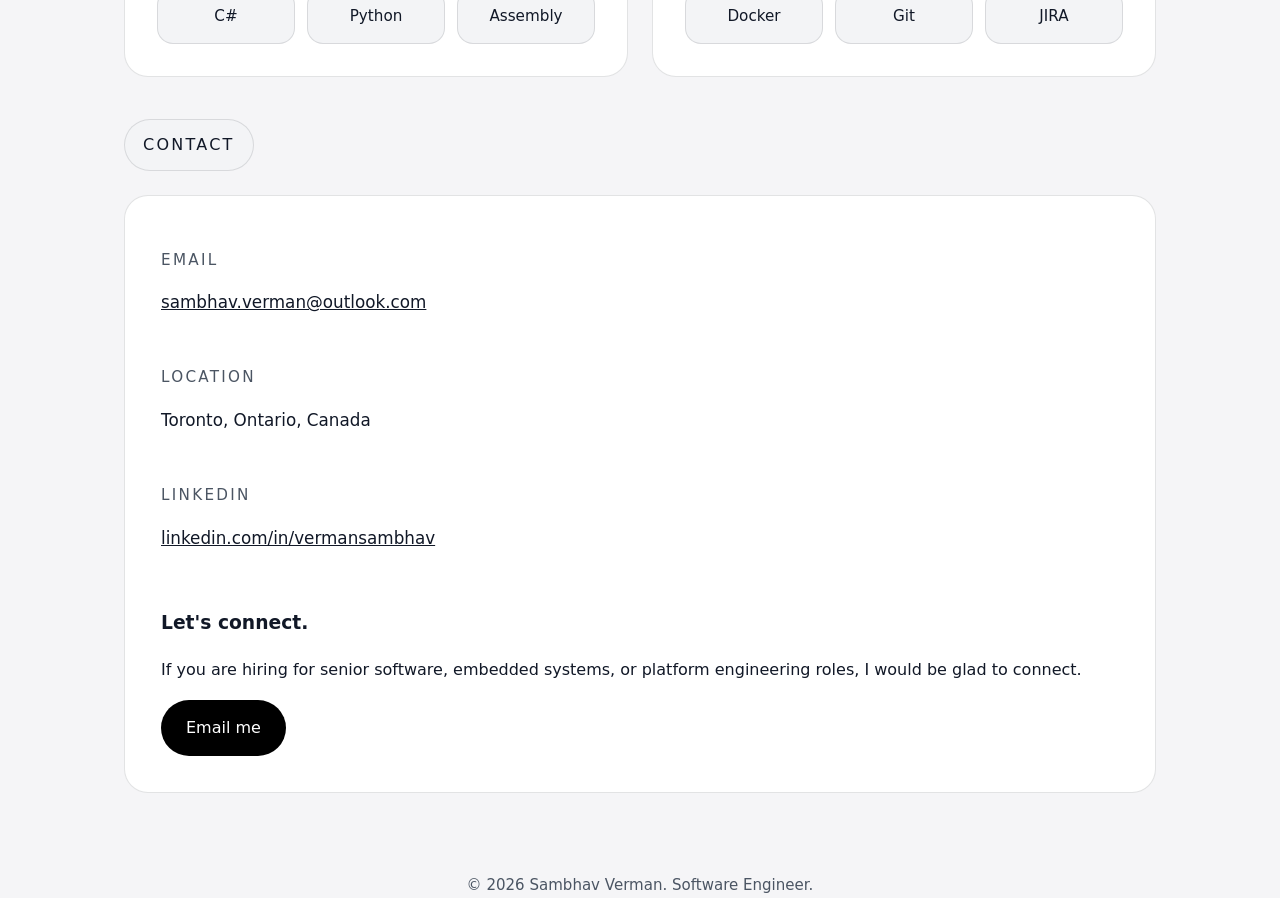
==== commit 6c7909f0: "sambhav786io: update index page" ====
--- a/index.html
+++ b/index.html
@@ -500,9 +500,9 @@
   <main class="page">
     <section class="hero">
       <div class="hero-copy">
-        <span class="eyebrow">Senior Engineering Portfolio</span>
-        <h1 class="hero-title">Hi I'm Sambhav,<br>Senior Software Engineer</h1>
-        <p class="hero-text">Software engineer by profession and problem solver at heart. I bring 15+ years of experience across embedded systems, cybersecurity, avionics, and GPU driver development.</p>
+        <span class="eyebrow">Software Engineering Portfolio</span>
+        <h1 class="hero-title">Hi, I'm Sambhav,</h1>
+        <p class="hero-text">Software engineer by profession and problem solver at heart. I bring 15+ years of experience across embedded systems, cybersecurity, avionics, and GPU video drivers development.</p>
         <div class="hero-actions">
           <a class="button button-primary" href="#contact">Contact Me</a>
           <a class="button button-secondary" href="#work">See Experience</a>
@@ -522,7 +522,7 @@
       <div class="section-grid">
         <div class="card">
           <h2>Professional Profile</h2>
-          <p>I'm Sambhav Verman, a Senior Software Engineer based in Toronto with over 15 years in the IT industry. My work spans embedded firmware, device drivers, platform software, and large-scale enterprise products.</p>
+          <p>I'm Sambhav Verman, a Software Engineer based in Toronto with over 15 years in the IT industry. My work spans embedded firmware, device drivers, platform software, and large-scale enterprise products.</p>
           <p>I have delivered software across industries including power systems, supply chain analytics, cybersecurity, automotive, semiconductors, and defense avionics, with a strong focus on debugging, performance, and reliability.</p>
           <ul class="list-clean">
             <li>4+ years of work experience as a scientist in the avionics industry (DRDO, India).</li>
